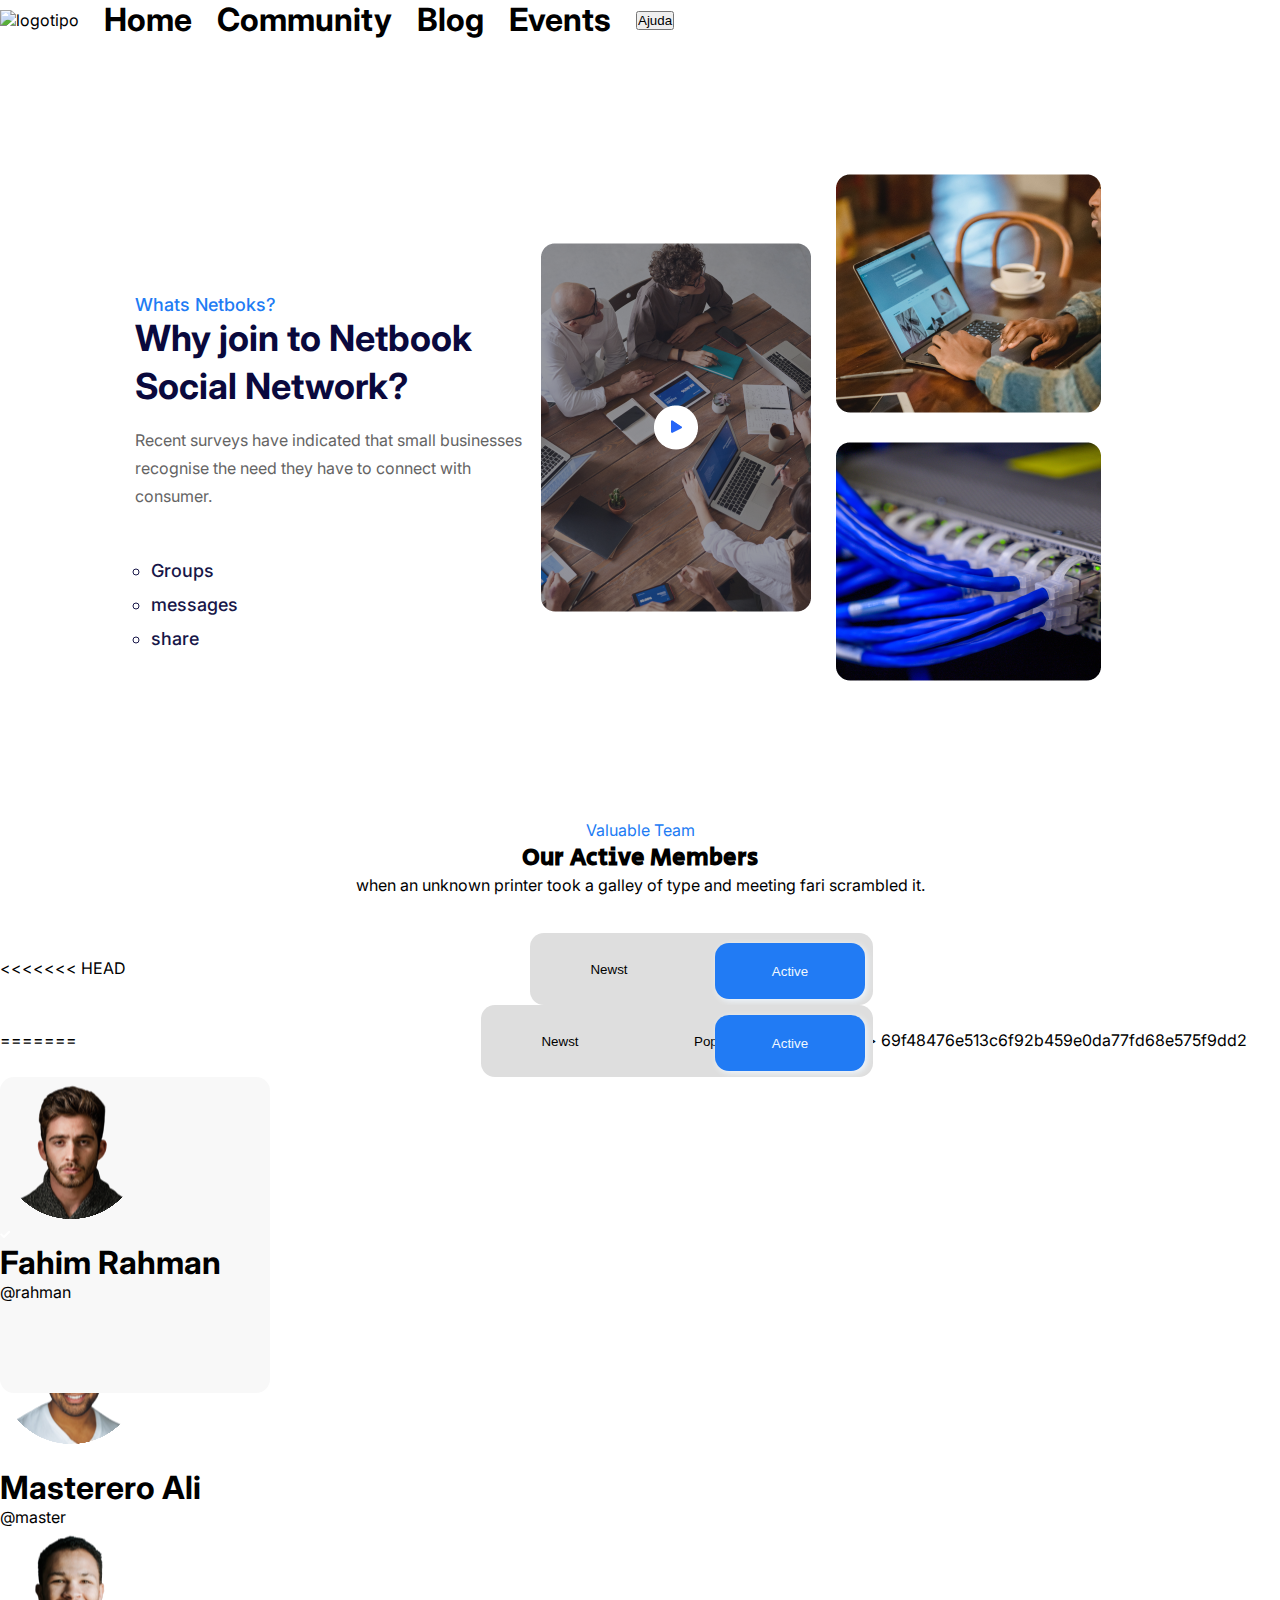
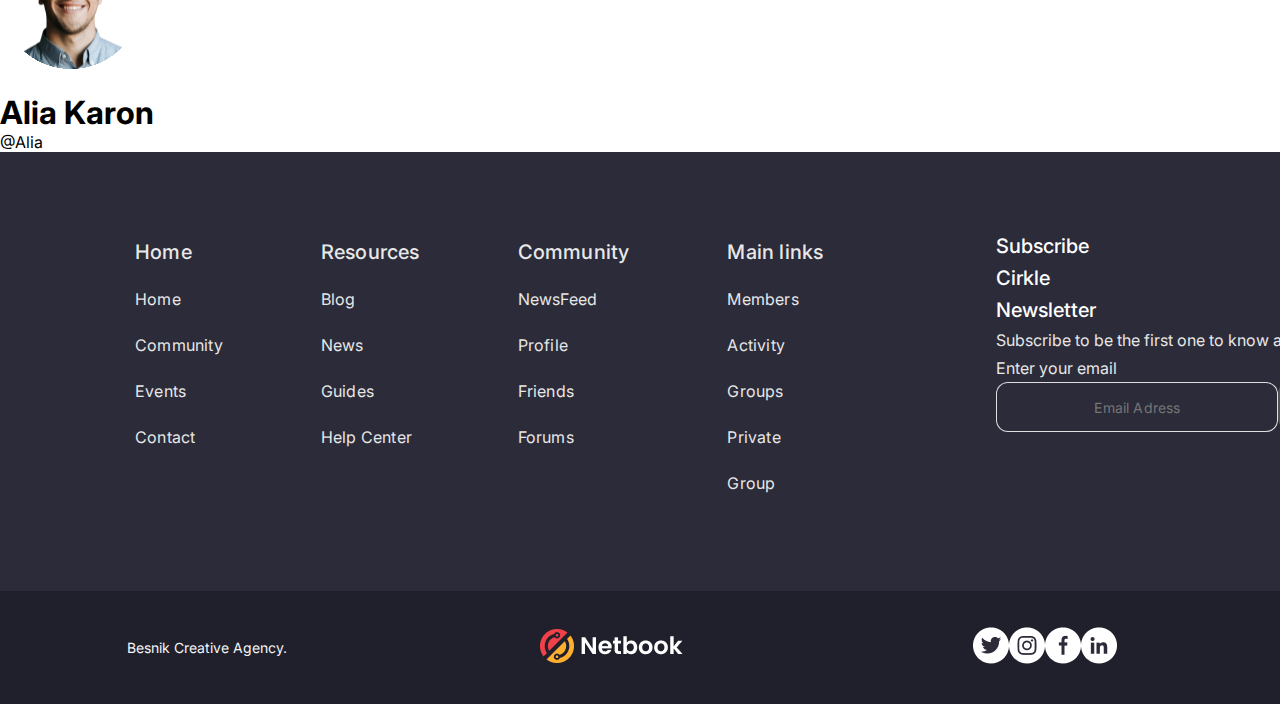
==== Docs/index.html @ dc06b14b "change html to docs" ====
<!DOCTYPE html>
<html lang="en">

<head>
    <meta charset="UTF-8">
    <meta http-equiv="X-UA-Compatible" content="IE=edge">
    <meta name="viewport" content="width=device-width, initial-scale=1.0">
    <title>trabaho1</title>
    <link rel="stylesheet" href="/css/styles.css">
</head>

<body>
    <header>
        <div>
            <img src="logo-preta.png" alt="logotipo">
        </div>
        <h1>Home</h1>
        <h1>Community</h1>
        <h1>Blog</h1>
        <h1>Events</h1>
        <div>
            <div>
                <button>Ajuda</button>
            </div>

        </div>
    </header>
    <main>

        <!--////////////////////////HOME///////////////////////////////////////////////////-->


        <section class="home">

        </section>


        <!--////////////////////////SOBRE-NOS///////////////////////////////////////////////////-->

        <section class="sobre-nos">
            <div class="conteudo-escrito">
                <div class="cont1">
                    <p>Whats Netboks?</p>
                </div>
                <div class="cont2">
                    <p>Why join to Netbook Social Network?</p>
                </div>
                <div class="cont3">
                    <p>Recent surveys have indicated that small businesses recognise the need they have to connect with consumer.
                    </p>
                </div>
                <div class="sobre-nos-lista">
                    <ul>
                        <li>Groups</li>
                        <li>messages</li>
                        <li>share</li>
                    </ul>
                </div>

            </div>
            <div class="conteudo-imagens">
                <div>
                    <img class="img" src="../img1.png" alt="imagem 1">
                </div>

                <div class="conteudo-imagem-2">
                    <div>
                        <img class="img" src="../img2.png" alt="imagem 2">
                    </div>
                    <div>
                        <img class="img" src="../img3.png" alt="imagem 3">
                    </div>

                </div>

            </div>



        </section>

        <!--//////////////////////COMUNIDADE//////////////////////////////////////////////////-->

        <section class="comunidade">

        </section>

        <!--//////////////////////MEMBROS////////////////////////////////////////////////////-->

        <section class="MEMBROS">

            <div class="valuable-Team">
                <p>Valuable Team</p>
            </div>

            <div class="Our-Active-Members">
                <h2>Our Active Members</h2>
            </div>

            <div class="paragraph">
                <p>when an unknown printer took a galley of type and meeting fari scrambled it.</p>
            </div>


            <div class="buttons"></div>

<<<<<<< HEAD
                    <button class="newst">Newst</button>
                    <button class="popular">Popular</button>
                
                    <div class="backs">
                        <button class="active">Active</button>
                    </div>
=======
            <button class="newst">Newst</button>
            <button class="popular">Popular</button>
>>>>>>> 69f48476e513c6f92b459e0da77fd68e575f9dd2

            <div class="backs">
                <button class="active">Active</button>
            </div>

            </div>

            <div class="members-id">

                <!--_________________________________FAHIM__________________________________________________-->

                <div class="f-back">

                    <div class="f-ring">
                
                        <div class="f-circle">
                        
                            <img class="img" src="fahim-cropped-removebg.png" alt="member-1">
                        
                            <div class="f-check"><img class="fa-check" src="checks.png" alt="check-1"></div>

                                <div class="fahim">
                        
                                    <h1>Fahim Rahman</h2>
                                    <p>@rahman</p>
                    
                                </div>
                    
                            </div>
                        
                        </div>

                    </div>

                </div>

                <!--___________________________________________KAZI______________________________________________-->
            
                <div class="k-back">

                    <div class="k-ring">
                
                        <div class="k-circle">
                        
                            <img class="img" src="kazi-cropped-removebg.png" alt="member-2">
                        
                            <div class="k-check"><img class="ka-check" src="checks.png" alt="check-1"></div>

                                <div class="kazi">
                        
                                    <h1>Kazi Rahman</h1>
                                    <p>@rahman</p>
                    
                                </div>
                    
                            </div>
                        
                        </div>

                    </div>

                </div>

                <!--___________________________________________MASTERERO______________________________________________-->
                
                <div class="m-back">

                    <div class="m-ring">
                
                        <div class="m-circle">
                        
                            <img class="img" src="masterero-cropped-removebg.png" alt="member-3">
                        
                            <div class="m-check"><img class="ma-check" src="checks.png" alt="check-1"></div>

                                <div class="masterero">
                        
                                    <h1>Masterero Ali</h1>
                                    <p>@master</p>
                    
                                </div>
                    
                            </div>
                        
                        </div>

                    </div>

                </div>

                <!--___________________________________________ALIA______________________________________________-->

                <div class="a-back">

                    <div class="a-ring">
                
                        <div class="a-circle">
                        
                            <img class="img" src="alia-cropped-removebg.png" alt="member-4">
                        
                            <div class="a-check"><img class="aa-check" src="checks.png" alt="check-1"></div>

                                <div class="alia">
                        
                                    <h1>Alia Karon</h1>
                                    <p>@Alia</p>
                    
                                </div>
                    
                            </div>
                        
                        </div>

                    </div>

                </div>

            </div>

        </section>

        <!--///////////////////PUBLICIDADE////////////////////////////////-->

    </main>
    <footer>
        <section>
            <div class="cima">
                <div class="textos">
                    <div class="text">
                        <strong>Home</strong>
                        <p>Home</p>
                        <p>Community</p>
                        <p>Events</p>
                        <p>Contact</p>
                    </div>
                    <div class="text">
                        <strong>Resources</strong>
                        <p>Blog</p>
                        <p>News</p>
                        <p>Guides</p>
                        <p>Help Center</p>
                    </div>
                    <div class="text">
                        <strong>Community</strong>
                        <p>NewsFeed</p>
                        <p>Profile</p>
                        <p>Friends</p>
                        <p>Forums</p>
                    </div>
                    <div class="text">
                        <strong>Main links</strong>
                        <p>Members</p>
                        <p>Activity</p>
                        <p>Groups</p>
                        <p>Private Group</p>
                    </div>
                </div>
                <div class="esquerda">
                    <div class="subscribe">
                        <p>Subscribe Cirkle Newsletter</p>
                    </div>
                    <div class="subscribe-subtitle">
                        <p>Subscribe to be the first one to know about updates. Enter your email</p>
                    </div>
                    <div class="email">
                        <div>
                            <input type="email" class="email-input" placeholder="Email Adress">
                        </div>
                        <div>
                            <input type="submit" class="submit-input" value="Subscribe">
                        </div>

                    </div>

                </div>
            </div>
            <div class="baixo">
                <div class="footer-text">
                    <p>Besnik Creative Agency.</p>

                </div>
                <div> <img src="../footer1.png" alt="Netbook"> </div>
                <div class="social">
                    <div>
                        <img src="../Twitter.png" alt="Twiter">

                    </div>
                    <div>
                        <img src="../instagram.png" alt="Instagram">
                    </div>
                    <div>
                        <img src="../facebook.png" alt="Facebook">

                    </div>
                    <div>
                        <img src="../Linkedin.png" alt="Linkedin">
                    </div>
                </div>
            </div>
        </section>

    </footer>

</body>

</html>
---- css/styles.css ----
/*homepage--------------*/

@import url('https://fonts.googleapis.com/css2?family=Inter:wght@400;500;600;700&display=swap');
@import url('https://fonts.googleapis.com/css2?family=Secular+One&display=swap');
* {
    margin: 0px;
    padding: 0px;
}


body{
    font-family:"Inter";
}

header {
    display: flex;
    flex-direction: row;
    align-items: center;
    gap: 25px;
}


/*********************************/


/* SOBRE NOS*/

.sobre-nos {
    display: flex;
    align-items: center;
    font-family: inter;
    margin: 135px;
}

.conteudo-escrito {
    display: flex;
    flex-direction: column;
}

.cont1 {
    font-weight: 500;
    font-size: 18px;
    line-height: 18px;
    color: #217BF4;
}

.cont2 {
    width: 406px;
    height: 96px;
    left: 135px;
    top: 124.53px;
    font-family: 'Inter';
    font-style: normal;
    font-weight: 700;
    font-size: 36px;
    line-height: 48px;
    margin-bottom: 16px;
    color: #0A093D;
}

.cont3 {
    width: 406px;
    height: 84px;
    left: 135px;
    top: 236.53px;
    font-family: 'Inter';
    font-style: normal;
    font-weight: 400;
    font-size: 16px;
    line-height: 28px;
    /* or 175% */
    color: #656464;
}

.sobre-nos-lista {
    margin-top: 36px;
    width: 63px;
    height: 18px;
    left: 165px;
    top: 356.53px;
    font-family: 'Inter';
    font-style: normal;
    font-weight: 500;
    font-size: 18px;
    line-height: 18px;
    /* identical to box height, or 100% */
    color: #171648;
}

[class="sobre-nos-lista"] li {
    margin: 16px;
}

[class="sobre-nos-lista"] li {
    list-style: circle;
}

[class="sobre-nos-lista"] ul {
    list-style: none;
}

.conteudo-imagens {
    display: flex;
    align-items: center;
    gap: 25px;
}

.conteudo-imagem-2 {
    flex-direction: column;
    display: flex;
    gap: 25px;
}


/*    FOOTER      */

.cima {
    padding-top: 78px;
    padding-bottom: 85px;
    background-color: #2B2B39;
    display: flex;
    gap: 173px;
}

.textos {
    display: flex;
    gap: 98px;
    padding-left: 135px;
}

.baixo {
    display: flex;
    background-color: #20202D;
    justify-content: space-around;
    align-items: center;
}

.footer-text {
    font-family: 'Inter';
    font-style: normal;
    font-weight: 400;
    font-size: 14px;
    line-height: 14px;
    color: #F6F6F6;
}

.social {
    display: flex;
    margin: 36px;
}

.text {
    font-family: 'Inter';
    font-style: normal;
    font-weight: 400;
    font-size: 16px;
    line-height: 46px;
    letter-spacing: 0.0125em;
    color: #E7E7E7;
}

.text strong {
    white-space: nowrap;
    font-family: 'Inter';
    font-style: normal;
    font-weight: 500;
    font-size: 20px;
    line-height: 20px;
}

.subscribe {
    font-family: 'Inter';
    font-style: normal;
    font-weight: 500;
    font-size: 20px;
    line-height: 32px;
    color: #FFFFFF;
    padding-right: 295px;
}

.subscribe-subtitle {
    font-family: 'Inter';
    font-style: normal;
    font-weight: 400;
    font-size: 16px;
    line-height: 28px;
    color: #E7E7E7;
}

.email-input {
    width: 280px;
    height: 48px;
    left: 966px;
    top: 244px;
    border: 1px solid rgba(255, 255, 255, 0.85);
    border-radius: 12px;
    background: #2B2B39;
    font-family: 'Inter';
    font-style: normal;
    font-weight: 400;
    font-size: 14px;
    line-height: 12px;
    text-align: center;
    letter-spacing: 0.0125em;
    color: #717179;
}

.submit-input {
    width: 126px;
    height: 48px;
    background: #FFFFFF;
    border-radius: 12px;
    font-family: 'Inter';
    font-style: normal;
    font-weight: 500;
    font-size: 16px;
    line-height: 16px;
    text-align: center;
    color: #2B2B39;
    border-collapse: collapse;
    position: absolute;
}

.email {
    display: flex;
    gap: 0px;
}


/****************************************************/


/*AVALIACAO*/


[name="avaliacoes"] .card_linha1{
	margin-bottom:39px;
	position:relative;
	height:40px;
}
[name="avaliacoes"] .img_linha1{
	position:relative;
	float:left;
}
[name="avaliacoes"] .txt_linha1{
	position:relative;
	float:left;
	margin-left:10px;
	margin-top:5px;
	color:#0A093D;
}



[name="avaliacoes"] .card_linha2{
	margin-bottom:5px;
	position:relative;
	height:60px;
}
[name="avaliacoes"] .img_linha2{
	position:relative;
	float:left;
	margin-top:-10px;
	margin-left:-10px;
}
[name="avaliacoes"] .img_linha2_pessoas{
	position:relative;
	float:left;
	margin-top:-10px;
	margin-left:-20px;
}

[name="avaliacoes"] .txt_linha2{
	position:relative;
	float:left;
	color:#5D5B70;
}


[name="avaliacoes"] .card_linha3{
	margin-bottom:40px;
	color:#8C8C8C;
}

[name="avaliacoes"] .card_linha4{
	color:#4A4A56;
}




[name="avaliacoes"] .row{
	margin-top: 70px;
	margin-left: 15%;
	background-color: white;
}	
[name="avaliacoes"] .card{
	padding-left:46px;
	padding-top:46px;
	padding-bottom:40px;
	padding-right:18px;
	width:336px;
	margin-right:2%;
	float:left;
	position: relative;
    border: 1px solid transparent;
    border-radius: 16px;
    background: white;
    background-clip: padding-box;
	
}
[name="avaliacoes"] .card::before{
	position: absolute;
    top: -1px; bottom: -1px;
    left: -1px; right: -1px;
    background: linear-gradient(to bottom,#B9B9B91E, #5E5E5E28);
    content: '';
    z-index: -1;
    border-radius: 16px;
	box-shadow:10px;
	-webkit-box-shadow: -2px 22px 30px 0px rgba(50, 50, 50, 0.19);
	-moz-box-shadow:    -2px 22px 30px 0px rgba(50, 50, 50, 0.19);
	box-shadow:         -2px 22px 30px 0px rgba(50, 50, 50, 0.19);
	
}

[name="avaliacoes"] .conquista{
	width:382px;
	float:left;
	position:relative;
	margin-left:60px;
	
}
[name="avaliacoes"] .cor_azul{
	color:#217BF4;
	font-weight: 500;
}
[name="avaliacoes"] .achievement{
	font-size: 18px;
	margin-bottom:10px;
}
[name="avaliacoes"] .conect{
	color:#0A093D;
	font-weight: 700;
	font-size:36px;
	margin-bottom:18px;
}
[name="avaliacoes"] .resumo_membros{
	color:#656464;
	font-weight: 400;
	font-size:16px;
	margin-bottom:38px;
}
[name="avaliacoes"] .botao{
	background-color:#217BF4;
	color:white;
	border:none;
	font-weight: 500;
	font-size:14px;
	padding-left:38px;
	padding-top:22px;
	padding-bottom:22px;
	padding-right:29px;
	border-radius:22px;
	
}
[name="avaliacoes"] .img_botao{
	position:relative;
	float:right;
	margin-left:10px;
	
}

/****************************************************/


/*COMUNIDADES*/


/****************************************************/


/*MEMBROS*/
.alinhamento{
	width:100%;
	height:auto;
	position:relative;
	margin-top:600px;
}

.valuable-Team {
    color: #217BF4;
    display: flex;
    justify-content: center;
}

.Our-Active-Members {
    display: flex;
    justify-content: center;
    font-family: 'Secular One', sans-serif;
}

.paragraph {
    display: flex;
    justify-content: center;
}

.buttons {
    margin-top: 38px;
}

.newst {
    background: rgb(222, 222, 222);
    border-width: 0px;
    height: 72px;
    width: 158px;
    top: 20px;
    margin-left: 400px;
    border-bottom-left-radius: 14px;
    border-top-left-radius: 14px;
}

.popular {
    background: rgb(222, 222, 222);
    border-width: 0px;
    height: 72px;
    width: 158px;
    margin-left: -5px;
    top: 0px;
}

.backs {
    position: relative;
    background: rgb(222, 222, 222);
    border-width: 0px;
    height: 72px;
    width: 158px;
    margin-left: 715px;
    margin-top: -72px;
    border-width: 0px;
    border-top-right-radius: 14px;
    border-bottom-right-radius: 14px;
}

.active {
    background: #217BF4;
    color: aliceblue;
    box-shadow: 2px 2px 6px;
    border-width: 0px;
    height: 56px;
    width: 150px;
    margin-top: 10px;
    border-width: 0px;
    border-radius: 14px;
}

.members-id {
    background-color: #f8f8f8;
    border-radius: 14px;
    position: absolute;
    width: 270px;
    height: 316px;
}

.fahim {
    background-image: url(fahim.png);
}



/*************************************************


/*avaliacoes*/
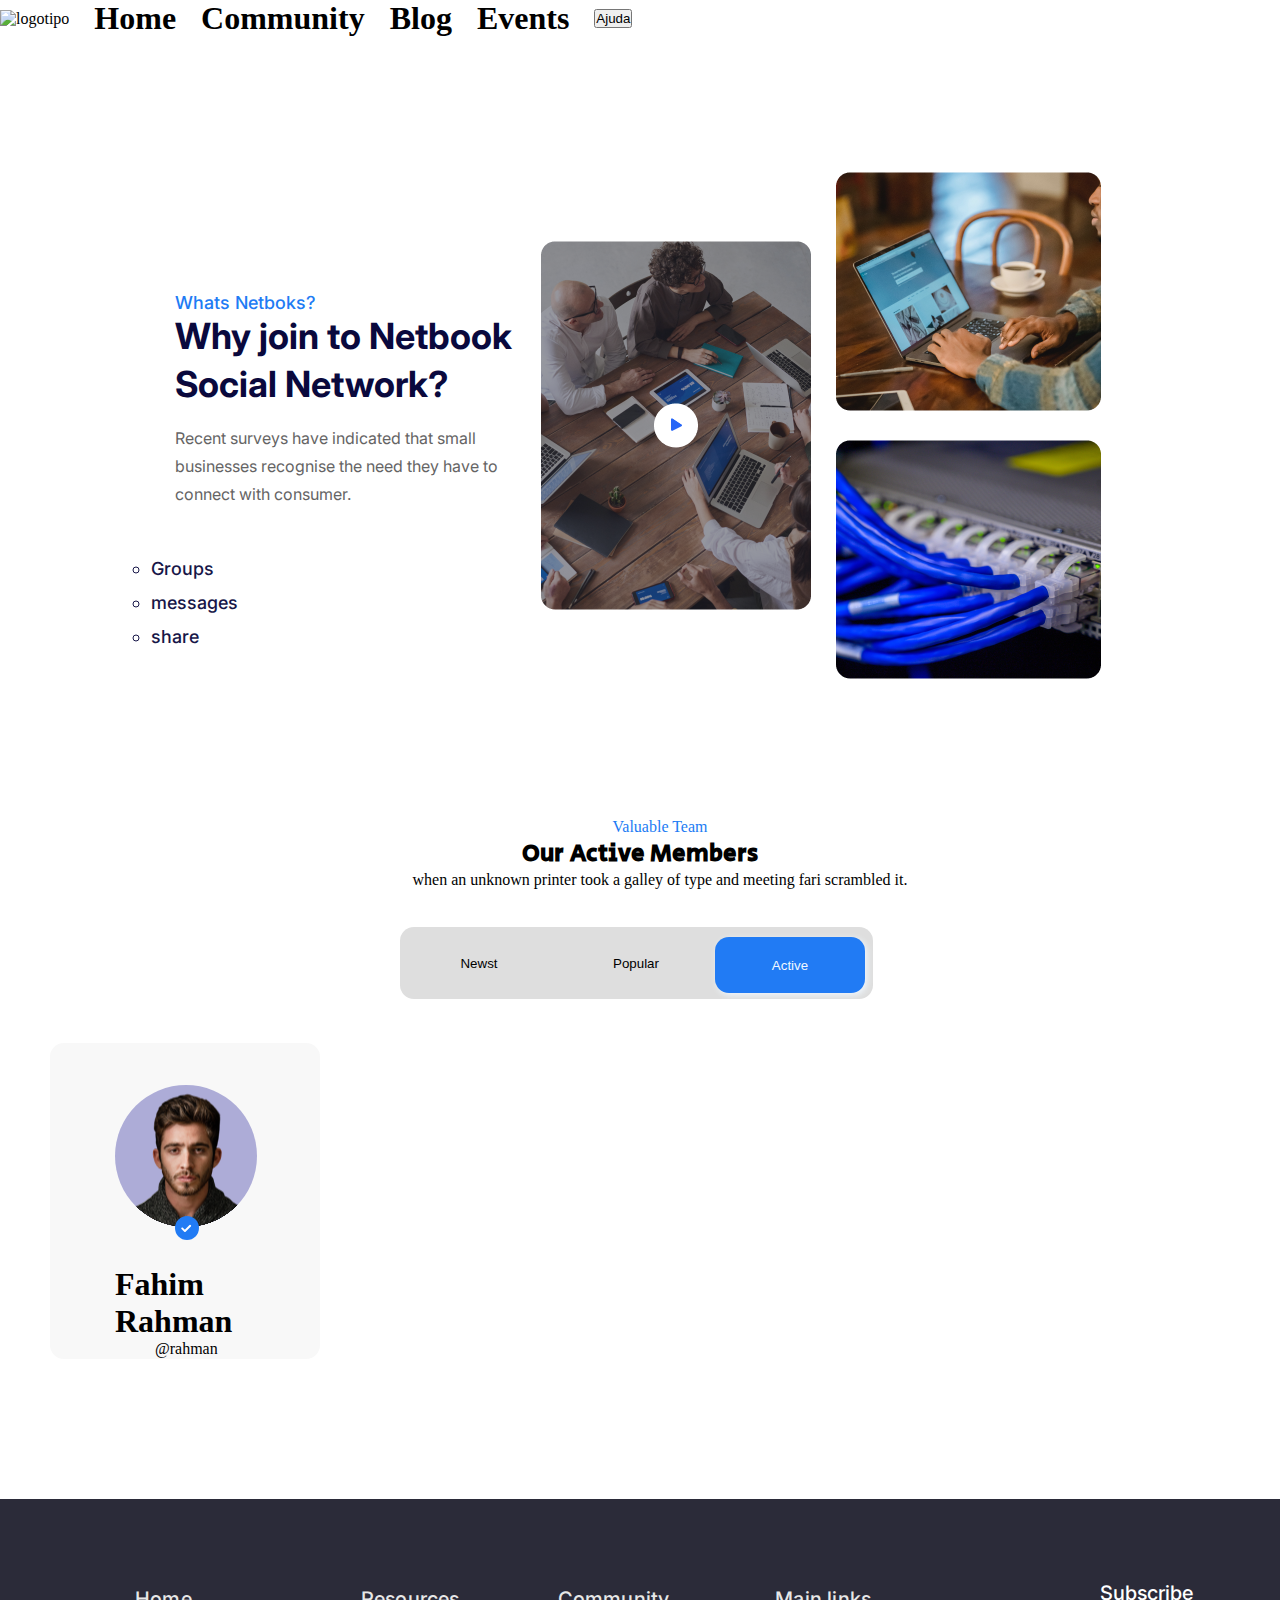
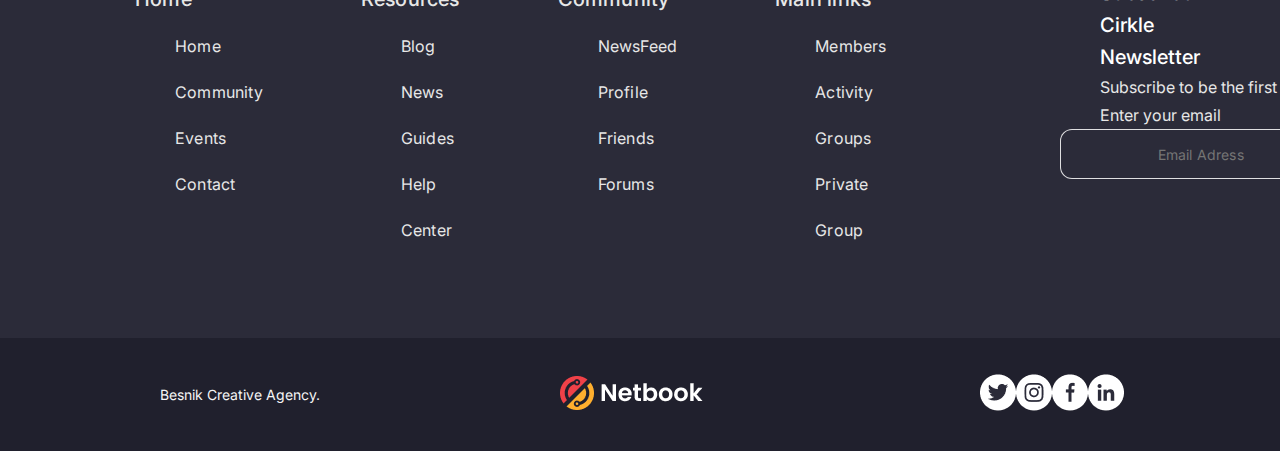
==== commit bf9e5461: "Merge branch 'procucao' of https://github.com/Grupo-14-8BIT/trabalho-1 into procucao" ====
--- a/Docs/index.html
+++ b/Docs/index.html
@@ -102,25 +102,16 @@
             </div>
 
 
-            <div class="buttons"></div>
-
-<<<<<<< HEAD
+                <div class="buttons"></div>
+
                     <button class="newst">Newst</button>
                     <button class="popular">Popular</button>
                 
                     <div class="backs">
                         <button class="active">Active</button>
                     </div>
-=======
-            <button class="newst">Newst</button>
-            <button class="popular">Popular</button>
->>>>>>> 69f48476e513c6f92b459e0da77fd68e575f9dd2
-
-            <div class="backs">
-                <button class="active">Active</button>
-            </div>
-
-            </div>
+
+                </div>
 
             <div class="members-id">
 
@@ -235,6 +226,7 @@
             </div>
 
         </section>
+
 
         <!--///////////////////PUBLICIDADE////////////////////////////////-->
 
--- a/css/styles.css
+++ b/css/styles.css
@@ -8,9 +8,9 @@
 }
 
 
-body{
-    font-family:"Inter";
-}
+/*body{
+    background: linear-gradient(311.76deg, #bad9ff -15.24%, #e4e9ea66 78.85%);
+}*/
 
 header {
     display: flex;
@@ -233,144 +233,6 @@
 /*AVALIACAO*/
 
 
-[name="avaliacoes"] .card_linha1{
-	margin-bottom:39px;
-	position:relative;
-	height:40px;
-}
-[name="avaliacoes"] .img_linha1{
-	position:relative;
-	float:left;
-}
-[name="avaliacoes"] .txt_linha1{
-	position:relative;
-	float:left;
-	margin-left:10px;
-	margin-top:5px;
-	color:#0A093D;
-}
-
-
-
-[name="avaliacoes"] .card_linha2{
-	margin-bottom:5px;
-	position:relative;
-	height:60px;
-}
-[name="avaliacoes"] .img_linha2{
-	position:relative;
-	float:left;
-	margin-top:-10px;
-	margin-left:-10px;
-}
-[name="avaliacoes"] .img_linha2_pessoas{
-	position:relative;
-	float:left;
-	margin-top:-10px;
-	margin-left:-20px;
-}
-
-[name="avaliacoes"] .txt_linha2{
-	position:relative;
-	float:left;
-	color:#5D5B70;
-}
-
-
-[name="avaliacoes"] .card_linha3{
-	margin-bottom:40px;
-	color:#8C8C8C;
-}
-
-[name="avaliacoes"] .card_linha4{
-	color:#4A4A56;
-}
-
-
-
-
-[name="avaliacoes"] .row{
-	margin-top: 70px;
-	margin-left: 15%;
-	background-color: white;
-}	
-[name="avaliacoes"] .card{
-	padding-left:46px;
-	padding-top:46px;
-	padding-bottom:40px;
-	padding-right:18px;
-	width:336px;
-	margin-right:2%;
-	float:left;
-	position: relative;
-    border: 1px solid transparent;
-    border-radius: 16px;
-    background: white;
-    background-clip: padding-box;
-	
-}
-[name="avaliacoes"] .card::before{
-	position: absolute;
-    top: -1px; bottom: -1px;
-    left: -1px; right: -1px;
-    background: linear-gradient(to bottom,#B9B9B91E, #5E5E5E28);
-    content: '';
-    z-index: -1;
-    border-radius: 16px;
-	box-shadow:10px;
-	-webkit-box-shadow: -2px 22px 30px 0px rgba(50, 50, 50, 0.19);
-	-moz-box-shadow:    -2px 22px 30px 0px rgba(50, 50, 50, 0.19);
-	box-shadow:         -2px 22px 30px 0px rgba(50, 50, 50, 0.19);
-	
-}
-
-[name="avaliacoes"] .conquista{
-	width:382px;
-	float:left;
-	position:relative;
-	margin-left:60px;
-	
-}
-[name="avaliacoes"] .cor_azul{
-	color:#217BF4;
-	font-weight: 500;
-}
-[name="avaliacoes"] .achievement{
-	font-size: 18px;
-	margin-bottom:10px;
-}
-[name="avaliacoes"] .conect{
-	color:#0A093D;
-	font-weight: 700;
-	font-size:36px;
-	margin-bottom:18px;
-}
-[name="avaliacoes"] .resumo_membros{
-	color:#656464;
-	font-weight: 400;
-	font-size:16px;
-	margin-bottom:38px;
-}
-[name="avaliacoes"] .botao{
-	background-color:#217BF4;
-	color:white;
-	border:none;
-	font-weight: 500;
-	font-size:14px;
-	padding-left:38px;
-	padding-top:22px;
-	padding-bottom:22px;
-	padding-right:29px;
-	border-radius:22px;
-	
-}
-[name="avaliacoes"] .img_botao{
-	position:relative;
-	float:right;
-	margin-left:10px;
-	
-}
-
 /****************************************************/
 
 
@@ -381,35 +243,30 @@
 
 
 /*MEMBROS*/
-.alinhamento{
-	width:100%;
-	height:auto;
-	position:relative;
-	margin-top:600px;
-}
-
-.valuable-Team {
+
+
+.valuable-Team{
     color: #217BF4;
     display: flex;
     justify-content: center;
 }
 
-.Our-Active-Members {
+.Our-Active-Members{
     display: flex;
     justify-content: center;
     font-family: 'Secular One', sans-serif;
 }
 
-.paragraph {
+.paragraph{
     display: flex;
     justify-content: center;
 }
 
-.buttons {
+.buttons{
     margin-top: 38px;
 }
 
-.newst {
+.newst{
     background: rgb(222, 222, 222);
     border-width: 0px;
     height: 72px;
@@ -420,7 +277,7 @@
     border-top-left-radius: 14px;
 }
 
-.popular {
+.popular{
     background: rgb(222, 222, 222);
     border-width: 0px;
     height: 72px;
@@ -429,7 +286,7 @@
     top: 0px;
 }
 
-.backs {
+.backs{
     position: relative;
     background: rgb(222, 222, 222);
     border-width: 0px;
@@ -442,7 +299,7 @@
     border-bottom-right-radius: 14px;
 }
 
-.active {
+.active{
     background: #217BF4;
     color: aliceblue;
     box-shadow: 2px 2px 6px;
@@ -454,21 +311,223 @@
     border-radius: 14px;
 }
 
-.members-id {
+.members-id{
+    margin-bottom: 500px;
+}
+
+.f-back{
     background-color: #f8f8f8;
     border-radius: 14px;
     position: absolute;
     width: 270px;
     height: 316px;
-}
-
-.fahim {
-    background-image: url(fahim.png);
-}
-
-
-
-/*************************************************
-
-
-/*avaliacoes*/
+    margin-top: 44px;
+    margin-left: 50px ;
+    z-index: -2;
+}
+
+.f-ring{
+    background-image: url(ring.png);
+    position: absolute;
+    width: 170px;
+    height: 166px;
+    margin-left: 50px;
+    margin-top: 30px;
+    z-index: -1;
+}
+
+.fa-check{
+    margin-left: 6px;
+    margin-top: 8px;
+}
+
+.f-check{
+    background-color: #217BF4;
+    border-radius: 20px;
+    position: absolute;
+    width: 24px;
+    height: 24px;
+    margin-left: 60px;
+    margin-top: -15px;
+    z-index: 3;
+}
+
+.f-circle{
+    background-color: #adacd7;
+    position: absolute;  
+    width: 142px;
+    height: 142px;
+    border-radius: 100px;
+    margin-left: 15px;
+    margin-top: 12px;
+    z-index: 1;
+}
+
+p{
+
+    margin-left: 40px;
+
+}
+
+.fahim{
+    margin-top: 35px;
+    font-style: normal;  
+    width: 171px;
+    height: 26px;
+}
+
+.k-back{
+    background-color: #f8f8f8;
+    border-radius: 14px;
+    position: absolute;
+    width: 270px;
+    height: 316px;
+    margin-top: 44px;
+    margin-left: 350px ;
+    z-index: -2;
+}
+
+.k-ring{
+    background-image: url(ring.png);
+    position: absolute;
+    width: 170px;
+    height: 166px;
+    margin-left: 50px;
+    margin-top: 30px;
+    z-index: -1;
+}
+
+.ka-check{
+margin-left: 6px;
+margin-top: 8px;
+}
+
+.k-check{
+    background-color: #217BF4;
+    border-radius: 20px;
+    position: absolute;
+    width: 24px;
+    height: 24px;
+    margin-left: 60px;
+    margin-top: -15px;
+    z-index: 3;
+}
+
+.k-circle{
+    background-color: #adacd7;
+    position: absolute;  
+    width: 142px;
+    height: 142px;
+    border-radius: 100px;
+    margin-left: 15px;
+    margin-top: 12px;
+    z-index: 1;
+}
+
+.kazi{
+    margin-top: 35px;
+}
+
+.m-back{
+    background-color: #f8f8f8;
+    border-radius: 14px;
+    position: absolute;
+    width: 270px;
+    height: 316px;
+    margin-top: 44px;
+    margin-left: 650px ;
+    z-index: -2;
+}
+
+.m-ring{
+    background-image: url(ring.png);
+    position: absolute;
+    width: 170px;
+    height: 166px;
+    margin-left: 50px;
+    margin-top: 30px;
+    z-index: -1;
+}
+
+.ma-check{
+margin-left: 6px;
+margin-top: 8px;
+}
+
+.m-check{
+    background-color: #217BF4;
+    border-radius: 20px;
+    position: absolute;
+    width: 24px;
+    height: 24px;
+    margin-left: 60px;
+    margin-top: -15px;
+    z-index: 3;
+}
+
+.m-circle{
+    background-color: #adacd7;
+    position: absolute;  
+    width: 142px;
+    height: 142px;
+    border-radius: 100px;
+    margin-left: 15px;
+    margin-top: 12px;
+    z-index: 1;
+}
+
+.masterero{
+    margin-top: 35px;
+}
+
+.a-back{
+    background-color: #f8f8f8;
+    border-radius: 14px;
+    position: absolute;
+    width: 270px;
+    height: 316px;
+    margin-top: 44px;
+    margin-left: 950px ;
+    z-index: -2;
+}
+
+.a-ring{
+    background-image: url(ring.png);
+    position: absolute;
+    width: 170px;
+    height: 166px;
+    margin-left: 50px;
+    margin-top: 30px;
+    z-index: -1;
+}
+
+.aa-check{
+margin-left: 6px;
+margin-top: 8px;
+}
+
+.a-check{
+    background-color: #217BF4;
+    border-radius: 20px;
+    position: absolute;
+    width: 24px;
+    height: 24px;
+    margin-left: 60px;
+    margin-top: -15px;
+    z-index: 3;
+}
+
+.a-circle{
+    background-color: #adacd7;
+    position: absolute;  
+    width: 142px;
+    height: 142px;
+    border-radius: 100px;
+    margin-left: 15px;
+    margin-top: 12px;
+    z-index: 1;
+}
+
+.alia{
+    margin-top: 35px;
+}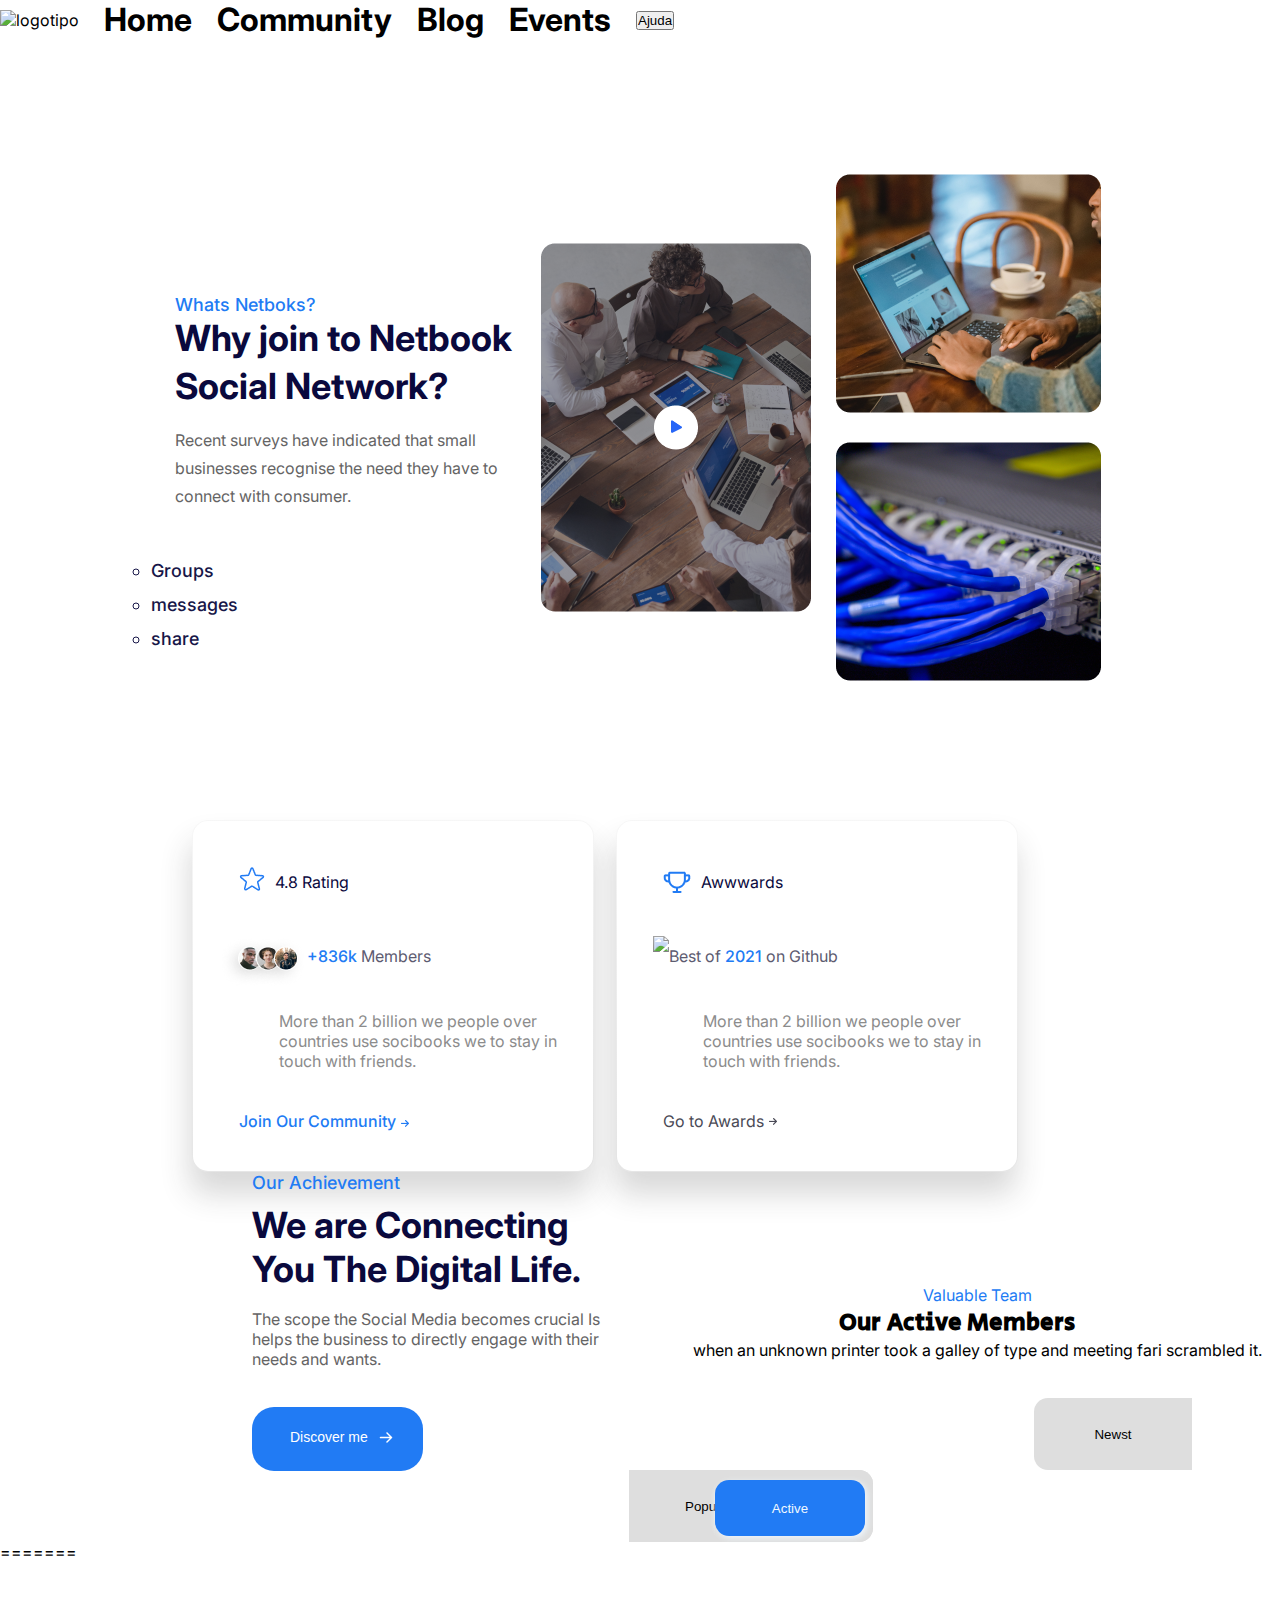
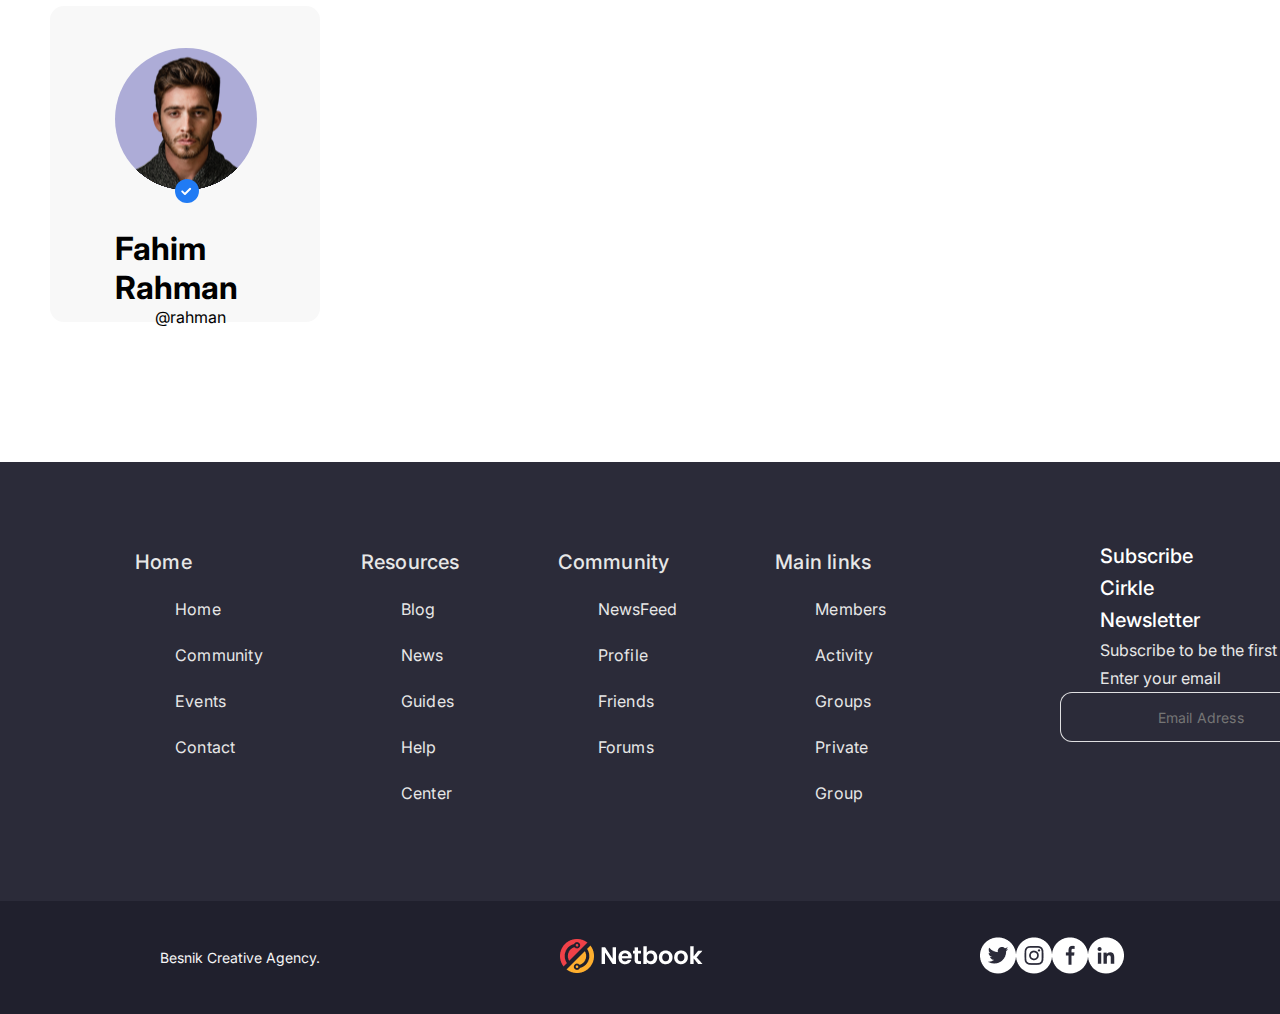
==== commit 162e1f22: "Merge branch 'procucao' of https://github.com/Grupo-14-8BIT/trabalho-1 into procucao" ====
--- a/Docs/index.html
+++ b/Docs/index.html
@@ -6,7 +6,7 @@
     <meta http-equiv="X-UA-Compatible" content="IE=edge">
     <meta name="viewport" content="width=device-width, initial-scale=1.0">
     <title>trabaho1</title>
-    <link rel="stylesheet" href="/css/styles.css">
+    <link rel="stylesheet" href="../css/styles.css">
 </head>
 
 <body>
@@ -78,7 +78,89 @@
 
 
         </section>
-
+		<section name="avaliacoes">
+			<div class="row">
+				<div class="card">
+					<div class="card_linha1">
+						<div class="img_linha1"> <img src="../Vector.png"/></div>
+						<div class="txt_linha1"> 
+							<span>
+								4.8 Rating
+							</span>
+						</div>
+					</div>
+					<div class="card_linha2">
+						<div class="img_linha2_pessoas">
+							<img src="../people.png"/>
+						</div>
+						<div class="txt_linha2">
+							<span class="cor_azul">+836k</span>
+							<span>Members</span>
+						</div>
+					</div>
+					<div class="card_linha3">
+						<p>
+							More than 2 billion we people over countries use socibooks we to stay in touch with friends.
+						</p>
+					</div>
+					<div class="card_linha4">
+						<span class="cor_azul">
+							Join Our Community
+						</span>
+						<img src="../ArrowRight.png"/>
+					</div>
+				</div>
+				
+				
+				<div class="card">
+					<div class="card_linha1">
+						<div class="img_linha1"> <img src="../Trophy.png"/></div>
+						<div class="txt_linha1"> 
+							<span>
+								Awwwards
+							</span>
+						</div>
+					</div>
+					<div class="card_linha2">
+						<div class="img_linha2">
+							<img src="hub.png"/>
+						</div>
+						<div class="txt_linha2">
+							<span>
+								Best of <span class="cor_azul">2021</span> on Github
+							</span>
+						</div>
+					</div>
+					<div class="card_linha3">
+						<p>
+							More than 2 billion we people over countries use socibooks we to stay in touch with friends.
+						</p>
+					</div>
+					<div class="card_linha4">
+						<span>
+							Go to Awards
+						</span>
+						<img src="../Arrowblack.png"/>
+					</div>
+				</div>
+				
+				<div class="conquista">
+					<div class="cor_azul achievement">
+						Our Achievement
+					</div>
+					<div class="conect">
+							We are Connecting You The Digital Life.
+
+					</div>
+					<div class="resumo_membros">
+						The scope the Social Media becomes crucial Is helps the business to directly engage with their needs and wants.
+					</div>
+					<div>
+						<button class="botao"> Discover me <div class="img_botao"><img src="../Arrowwhite.png"/></div></button>
+					</div>
+				</div>
+			</div>
+		</section>
         <!--//////////////////////COMUNIDADE//////////////////////////////////////////////////-->
 
         <section class="comunidade">
@@ -88,7 +170,7 @@
         <!--//////////////////////MEMBROS////////////////////////////////////////////////////-->
 
         <section class="MEMBROS">
-
+		<div class="alinhamento">
             <div class="valuable-Team">
                 <p>Valuable Team</p>
             </div>
@@ -111,7 +193,12 @@
                         <button class="active">Active</button>
                     </div>
 
-                </div>
+            <div class="backs">
+                <button class="active">Active</button>
+            </div>
+
+            
+=======
 
             <div class="members-id">
 
@@ -224,7 +311,7 @@
                 </div>
 
             </div>
-
+		</div>
         </section>
 
 
--- a/css/styles.css
+++ b/css/styles.css
@@ -8,9 +8,9 @@
 }
 
 
-/*body{
-    background: linear-gradient(311.76deg, #bad9ff -15.24%, #e4e9ea66 78.85%);
-}*/
+body{
+    font-family:"Inter";
+}
 
 header {
     display: flex;
@@ -233,6 +233,144 @@
 /*AVALIACAO*/
 
 
+[name="avaliacoes"] .card_linha1{
+	margin-bottom:39px;
+	position:relative;
+	height:40px;
+}
+[name="avaliacoes"] .img_linha1{
+	position:relative;
+	float:left;
+}
+[name="avaliacoes"] .txt_linha1{
+	position:relative;
+	float:left;
+	margin-left:10px;
+	margin-top:5px;
+	color:#0A093D;
+}
+
+
+
+[name="avaliacoes"] .card_linha2{
+	margin-bottom:5px;
+	position:relative;
+	height:60px;
+}
+[name="avaliacoes"] .img_linha2{
+	position:relative;
+	float:left;
+	margin-top:-10px;
+	margin-left:-10px;
+}
+[name="avaliacoes"] .img_linha2_pessoas{
+	position:relative;
+	float:left;
+	margin-top:-10px;
+	margin-left:-20px;
+}
+
+[name="avaliacoes"] .txt_linha2{
+	position:relative;
+	float:left;
+	color:#5D5B70;
+}
+
+
+[name="avaliacoes"] .card_linha3{
+	margin-bottom:40px;
+	color:#8C8C8C;
+}
+
+[name="avaliacoes"] .card_linha4{
+	color:#4A4A56;
+}
+
+
+
+
+[name="avaliacoes"] .row{
+	margin-top: 70px;
+	margin-left: 15%;
+	background-color: white;
+}	
+[name="avaliacoes"] .card{
+	padding-left:46px;
+	padding-top:46px;
+	padding-bottom:40px;
+	padding-right:18px;
+	width:336px;
+	margin-right:2%;
+	float:left;
+	position: relative;
+    border: 1px solid transparent;
+    border-radius: 16px;
+    background: white;
+    background-clip: padding-box;
+	
+}
+[name="avaliacoes"] .card::before{
+	position: absolute;
+    top: -1px; bottom: -1px;
+    left: -1px; right: -1px;
+    background: linear-gradient(to bottom,#B9B9B91E, #5E5E5E28);
+    content: '';
+    z-index: -1;
+    border-radius: 16px;
+	box-shadow:10px;
+	-webkit-box-shadow: -2px 22px 30px 0px rgba(50, 50, 50, 0.19);
+	-moz-box-shadow:    -2px 22px 30px 0px rgba(50, 50, 50, 0.19);
+	box-shadow:         -2px 22px 30px 0px rgba(50, 50, 50, 0.19);
+	
+}
+
+[name="avaliacoes"] .conquista{
+	width:382px;
+	float:left;
+	position:relative;
+	margin-left:60px;
+	
+}
+[name="avaliacoes"] .cor_azul{
+	color:#217BF4;
+	font-weight: 500;
+}
+[name="avaliacoes"] .achievement{
+	font-size: 18px;
+	margin-bottom:10px;
+}
+[name="avaliacoes"] .conect{
+	color:#0A093D;
+	font-weight: 700;
+	font-size:36px;
+	margin-bottom:18px;
+}
+[name="avaliacoes"] .resumo_membros{
+	color:#656464;
+	font-weight: 400;
+	font-size:16px;
+	margin-bottom:38px;
+}
+[name="avaliacoes"] .botao{
+	background-color:#217BF4;
+	color:white;
+	border:none;
+	font-weight: 500;
+	font-size:14px;
+	padding-left:38px;
+	padding-top:22px;
+	padding-bottom:22px;
+	padding-right:29px;
+	border-radius:22px;
+	
+}
+[name="avaliacoes"] .img_botao{
+	position:relative;
+	float:right;
+	margin-left:10px;
+	
+}
+
 /****************************************************/
 
 
@@ -243,6 +381,12 @@
 
 
 /*MEMBROS*/
+.alinhamento{
+	width:100%;
+	height:auto;
+	position:relative;
+	margin-top:600px;
+}
 
 
 .valuable-Team{
@@ -376,6 +520,10 @@
     height: 26px;
 }
 
+
+/*************************************************
+/********************************KAZI***********************************************/
+
 .k-back{
     background-color: #f8f8f8;
     border-radius: 14px;
@@ -530,4 +678,5 @@
 
 .alia{
     margin-top: 35px;
-}+}
+>>>>>>> 87980689154166b5f1ee63591f3a9bf34e52a047
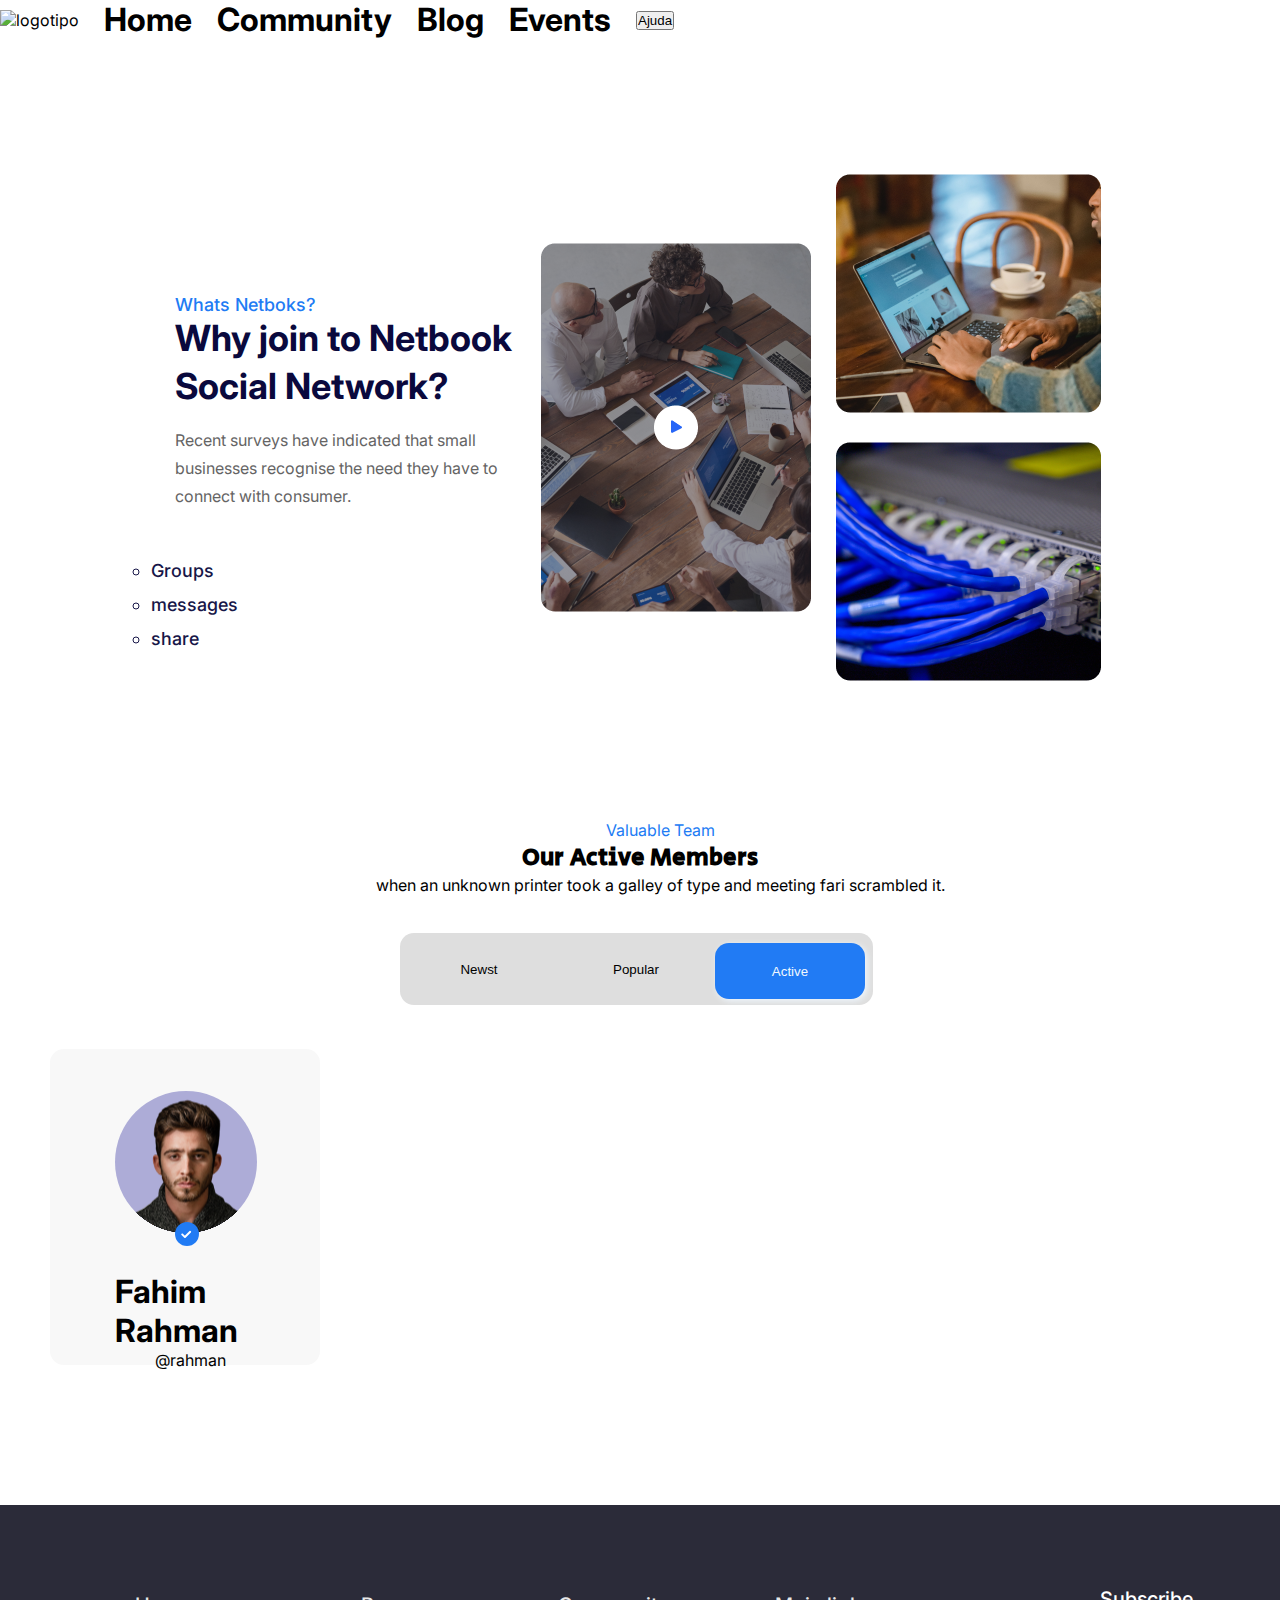
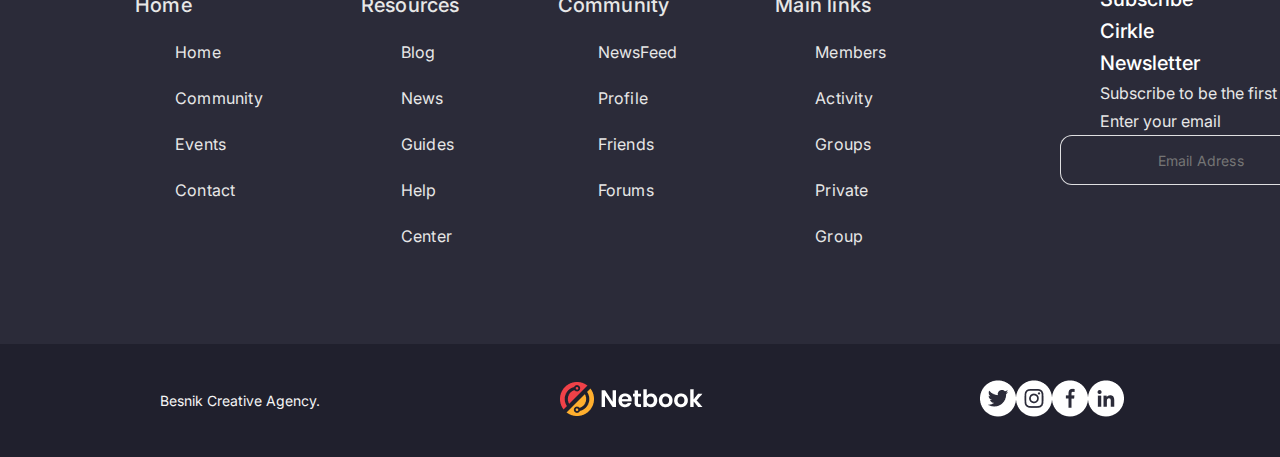
==== commit bcf223f8: "Merge branch 'trabalho1' of https://github.com/Grupo-14-8BIT/trabalho-1 into trabalho1" ====
--- a/Docs/index.html
+++ b/Docs/index.html
@@ -6,7 +6,7 @@
     <meta http-equiv="X-UA-Compatible" content="IE=edge">
     <meta name="viewport" content="width=device-width, initial-scale=1.0">
     <title>trabaho1</title>
-    <link rel="stylesheet" href="../css/styles.css">
+    <link rel="stylesheet" href="/css/styles.css">
 </head>
 
 <body>
@@ -78,89 +78,7 @@
 
 
         </section>
-		<section name="avaliacoes">
-			<div class="row">
-				<div class="card">
-					<div class="card_linha1">
-						<div class="img_linha1"> <img src="../Vector.png"/></div>
-						<div class="txt_linha1"> 
-							<span>
-								4.8 Rating
-							</span>
-						</div>
-					</div>
-					<div class="card_linha2">
-						<div class="img_linha2_pessoas">
-							<img src="../people.png"/>
-						</div>
-						<div class="txt_linha2">
-							<span class="cor_azul">+836k</span>
-							<span>Members</span>
-						</div>
-					</div>
-					<div class="card_linha3">
-						<p>
-							More than 2 billion we people over countries use socibooks we to stay in touch with friends.
-						</p>
-					</div>
-					<div class="card_linha4">
-						<span class="cor_azul">
-							Join Our Community
-						</span>
-						<img src="../ArrowRight.png"/>
-					</div>
-				</div>
-				
-				
-				<div class="card">
-					<div class="card_linha1">
-						<div class="img_linha1"> <img src="../Trophy.png"/></div>
-						<div class="txt_linha1"> 
-							<span>
-								Awwwards
-							</span>
-						</div>
-					</div>
-					<div class="card_linha2">
-						<div class="img_linha2">
-							<img src="hub.png"/>
-						</div>
-						<div class="txt_linha2">
-							<span>
-								Best of <span class="cor_azul">2021</span> on Github
-							</span>
-						</div>
-					</div>
-					<div class="card_linha3">
-						<p>
-							More than 2 billion we people over countries use socibooks we to stay in touch with friends.
-						</p>
-					</div>
-					<div class="card_linha4">
-						<span>
-							Go to Awards
-						</span>
-						<img src="../Arrowblack.png"/>
-					</div>
-				</div>
-				
-				<div class="conquista">
-					<div class="cor_azul achievement">
-						Our Achievement
-					</div>
-					<div class="conect">
-							We are Connecting You The Digital Life.
-
-					</div>
-					<div class="resumo_membros">
-						The scope the Social Media becomes crucial Is helps the business to directly engage with their needs and wants.
-					</div>
-					<div>
-						<button class="botao"> Discover me <div class="img_botao"><img src="../Arrowwhite.png"/></div></button>
-					</div>
-				</div>
-			</div>
-		</section>
+
         <!--//////////////////////COMUNIDADE//////////////////////////////////////////////////-->
 
         <section class="comunidade">
@@ -170,7 +88,7 @@
         <!--//////////////////////MEMBROS////////////////////////////////////////////////////-->
 
         <section class="MEMBROS">
-		<div class="alinhamento">
+
             <div class="valuable-Team">
                 <p>Valuable Team</p>
             </div>
@@ -184,21 +102,16 @@
             </div>
 
 
-                <div class="buttons"></div>
-
-                    <button class="newst">Newst</button>
-                    <button class="popular">Popular</button>
-                
-                    <div class="backs">
-                        <button class="active">Active</button>
-                    </div>
+            <div class="buttons"></div>
+
+            <button class="newst">Newst</button>
+            <button class="popular">Popular</button>
 
             <div class="backs">
                 <button class="active">Active</button>
             </div>
 
-            
-=======
+            </div>
 
             <div class="members-id">
 
@@ -207,111 +120,111 @@
                 <div class="f-back">
 
                     <div class="f-ring">
-                
+
                         <div class="f-circle">
-                        
+
                             <img class="img" src="fahim-cropped-removebg.png" alt="member-1">
-                        
+
                             <div class="f-check"><img class="fa-check" src="checks.png" alt="check-1"></div>
 
-                                <div class="fahim">
-                        
-                                    <h1>Fahim Rahman</h2>
+                            <div class="fahim">
+
+                                <h1>Fahim Rahman</h2>
                                     <p>@rahman</p>
-                    
-                                </div>
-                    
+
                             </div>
-                        
-                        </div>
-
-                    </div>
-
-                </div>
-
-                <!--___________________________________________KAZI______________________________________________-->
-            
-                <div class="k-back">
-
-                    <div class="k-ring">
-                
-                        <div class="k-circle">
-                        
-                            <img class="img" src="kazi-cropped-removebg.png" alt="member-2">
-                        
-                            <div class="k-check"><img class="ka-check" src="checks.png" alt="check-1"></div>
-
-                                <div class="kazi">
-                        
-                                    <h1>Kazi Rahman</h1>
-                                    <p>@rahman</p>
-                    
-                                </div>
-                    
-                            </div>
-                        
-                        </div>
-
-                    </div>
-
-                </div>
-
-                <!--___________________________________________MASTERERO______________________________________________-->
-                
-                <div class="m-back">
-
-                    <div class="m-ring">
-                
-                        <div class="m-circle">
-                        
-                            <img class="img" src="masterero-cropped-removebg.png" alt="member-3">
-                        
-                            <div class="m-check"><img class="ma-check" src="checks.png" alt="check-1"></div>
-
-                                <div class="masterero">
-                        
-                                    <h1>Masterero Ali</h1>
-                                    <p>@master</p>
-                    
-                                </div>
-                    
-                            </div>
-                        
-                        </div>
-
-                    </div>
-
-                </div>
-
-                <!--___________________________________________ALIA______________________________________________-->
-
-                <div class="a-back">
-
-                    <div class="a-ring">
-                
-                        <div class="a-circle">
-                        
-                            <img class="img" src="alia-cropped-removebg.png" alt="member-4">
-                        
-                            <div class="a-check"><img class="aa-check" src="checks.png" alt="check-1"></div>
-
-                                <div class="alia">
-                        
-                                    <h1>Alia Karon</h1>
-                                    <p>@Alia</p>
-                    
-                                </div>
-                    
-                            </div>
-                        
-                        </div>
-
-                    </div>
-
-                </div>
-
-            </div>
-		</div>
+
+                        </div>
+
+                    </div>
+
+                </div>
+
+            </div>
+
+            <!--___________________________________________KAZI______________________________________________-->
+
+            <div class="k-back">
+
+                <div class="k-ring">
+
+                    <div class="k-circle">
+
+                        <img class="img" src="kazi-cropped-removebg.png" alt="member-2">
+
+                        <div class="k-check"><img class="ka-check" src="checks.png" alt="check-1"></div>
+
+                        <div class="kazi">
+
+                            <h1>Kazi Rahman</h1>
+                            <p>@rahman</p>
+
+                        </div>
+
+                    </div>
+
+                </div>
+
+            </div>
+
+            </div>
+
+            <!--___________________________________________MASTERERO______________________________________________-->
+
+            <div class="m-back">
+
+                <div class="m-ring">
+
+                    <div class="m-circle">
+
+                        <img class="img" src="masterero-cropped-removebg.png" alt="member-3">
+
+                        <div class="m-check"><img class="ma-check" src="checks.png" alt="check-1"></div>
+
+                        <div class="masterero">
+
+                            <h1>Masterero Ali</h1>
+                            <p>@master</p>
+
+                        </div>
+
+                    </div>
+
+                </div>
+
+            </div>
+
+            </div>
+
+            <!--___________________________________________ALIA______________________________________________-->
+
+            <div class="a-back">
+
+                <div class="a-ring">
+
+                    <div class="a-circle">
+
+                        <img class="img" src="alia-cropped-removebg.png" alt="member-4">
+
+                        <div class="a-check"><img class="aa-check" src="checks.png" alt="check-1"></div>
+
+                        <div class="alia">
+
+                            <h1>Alia Karon</h1>
+                            <p>@Alia</p>
+
+                        </div>
+
+                    </div>
+
+                </div>
+
+            </div>
+
+            </div>
+
+            </div>
+
         </section>
 
 
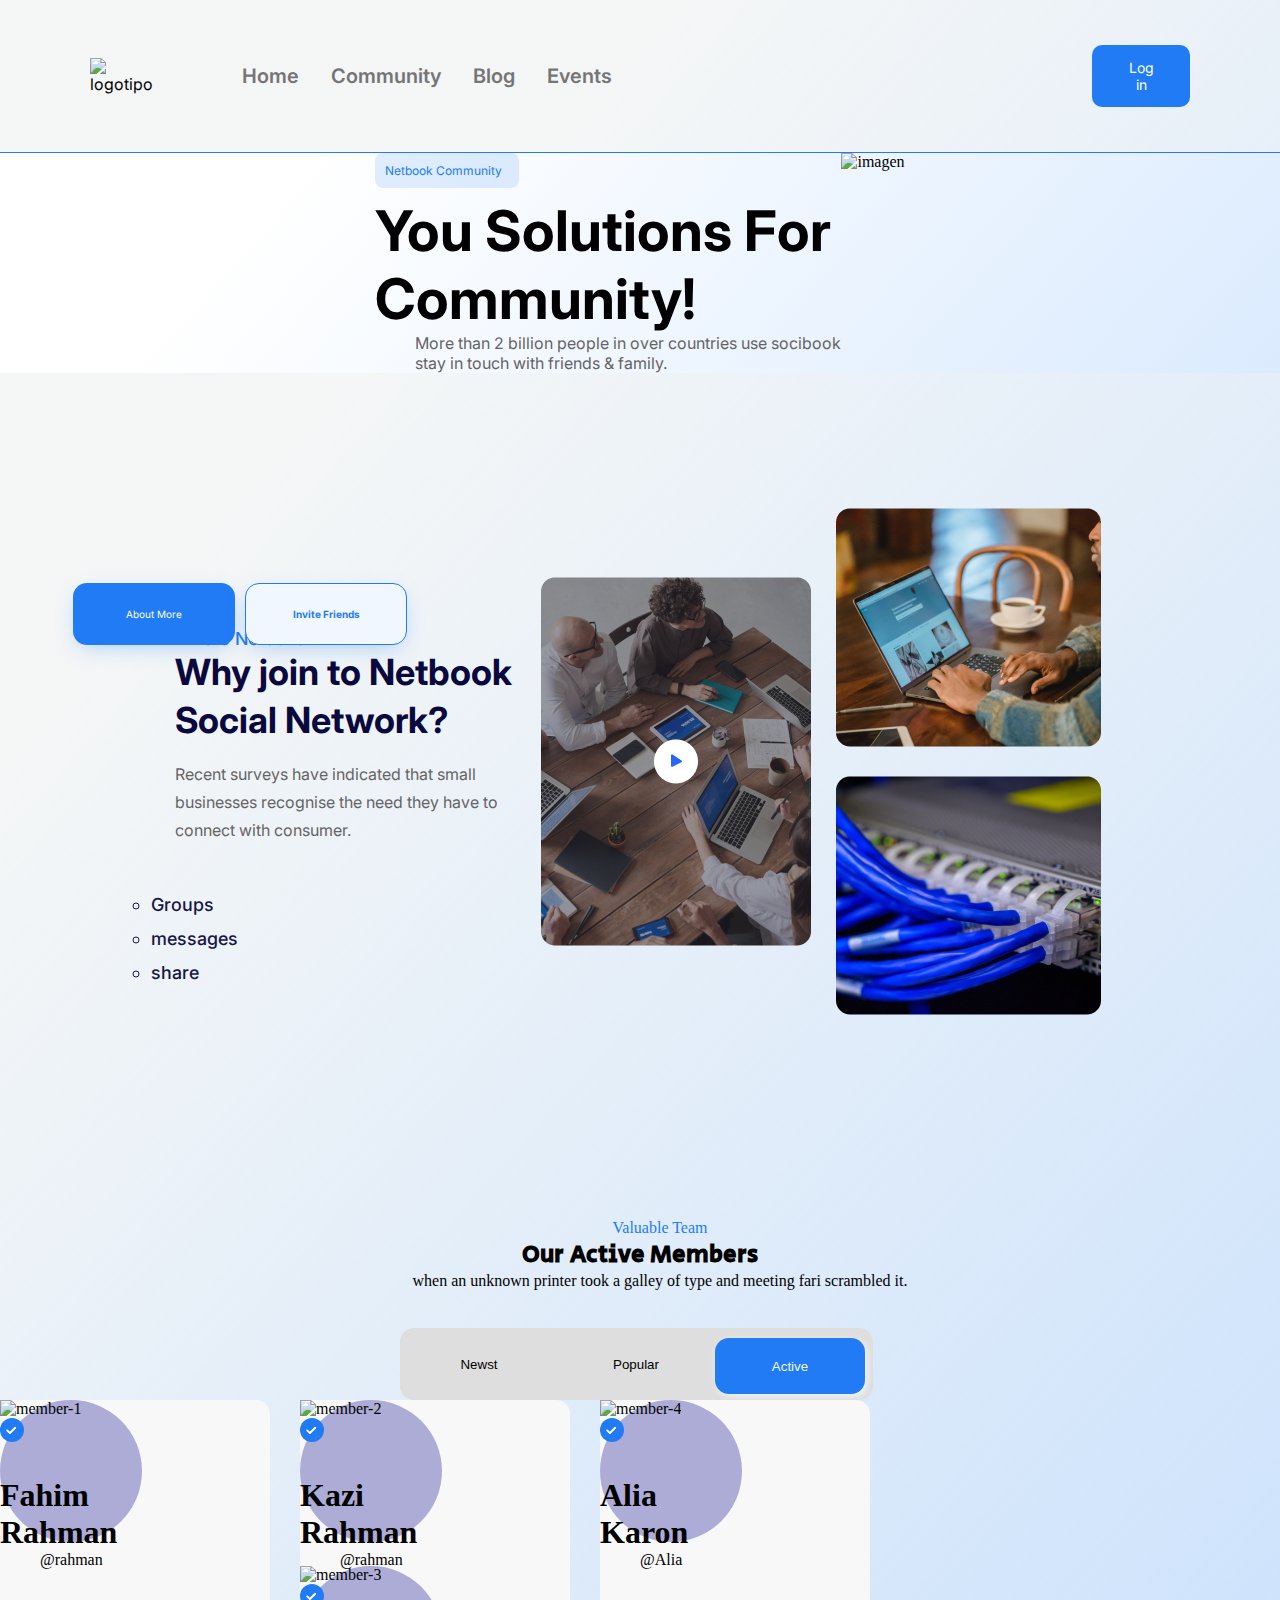
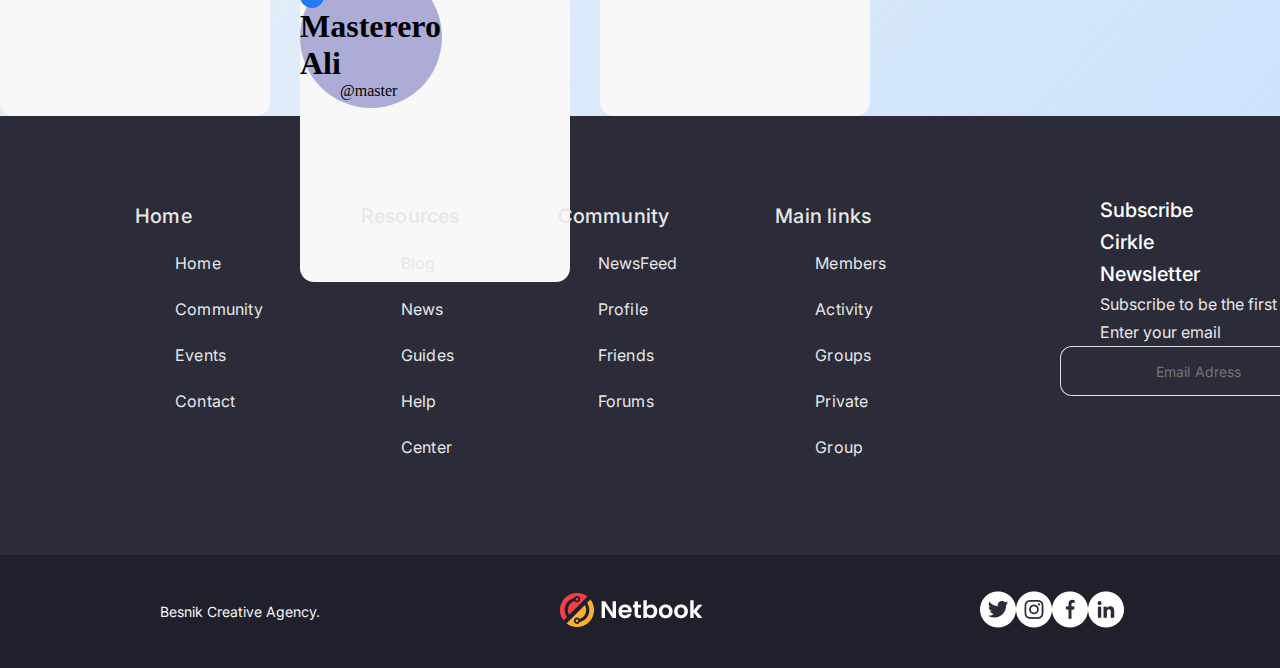
==== commit 196f2f57: "concertando codigo hassan" ====
--- a/Docs/index.html
+++ b/Docs/index.html
@@ -11,26 +11,35 @@
 
 <body>
     <header>
-        <div>
-            <img src="logo-preta.png" alt="logotipo">
+        <div class="imagen">
+            <img class="img" src="../logo.png" alt="logotipo">
         </div>
-        <h1>Home</h1>
-        <h1>Community</h1>
-        <h1>Blog</h1>
-        <h1>Events</h1>
-        <div>
-            <div>
-                <button>Ajuda</button>
-            </div>
-
+        <div class="header-texto">
+            <h1 class="t">Home</h1>
+            <h1 class="t">Community</h1>
+            <h1 class="t">Blog</h1>
+            <h1 class="t">Events</h1>
+        </div>
+        <div class="botao">
+            <button class="botao-login">Log in</button>
         </div>
     </header>
-    <main>
+    <main class="conteudo">
 
         <!--////////////////////////HOME///////////////////////////////////////////////////-->
 
 
-        <section class="home">
+        <section class="conteudo-home">
+            <div class="main-texto">
+                <h1 class="ts">Netbook Community</h1>
+                <h1 class="tp">You Solutions For <br> Community!</h1>
+                <p class="p">More than 2 billion people in over countries use socibook <br> stay in touch with friends & family.</p>
+            </div>
+            <div class="main-botao">
+                <button class="b1">About More</button>
+                <button class="b2">Invite Friends</button>
+            </div>
+            <img src="../image.png" alt="imagen">
 
         </section>
 
@@ -81,13 +90,11 @@
 
         <!--//////////////////////COMUNIDADE//////////////////////////////////////////////////-->
 
-        <section class="comunidade">
-
-        </section>
+
 
         <!--//////////////////////MEMBROS////////////////////////////////////////////////////-->
 
-        <section class="MEMBROS">
+        <section class="membros">
 
             <div class="valuable-Team">
                 <p>Valuable Team</p>
@@ -123,9 +130,9 @@
 
                         <div class="f-circle">
 
-                            <img class="img" src="fahim-cropped-removebg.png" alt="member-1">
-
-                            <div class="f-check"><img class="fa-check" src="checks.png" alt="check-1"></div>
+                            <img class="img" src="../fahim-cropped-removebg.png" alt="member-1">
+
+                            <div class="f-check"><img class="fa-check" src="../checks.png" alt="check-1"></div>
 
                             <div class="fahim">
 
@@ -140,88 +147,91 @@
 
                 </div>
 
-            </div>
-
-            <!--___________________________________________KAZI______________________________________________-->
-
-            <div class="k-back">
-
-                <div class="k-ring">
-
-                    <div class="k-circle">
-
-                        <img class="img" src="kazi-cropped-removebg.png" alt="member-2">
-
-                        <div class="k-check"><img class="ka-check" src="checks.png" alt="check-1"></div>
-
-                        <div class="kazi">
-
-                            <h1>Kazi Rahman</h1>
-                            <p>@rahman</p>
-
-                        </div>
-
-                    </div>
-
-                </div>
-
-            </div>
-
-            </div>
-
-            <!--___________________________________________MASTERERO______________________________________________-->
-
-            <div class="m-back">
-
-                <div class="m-ring">
-
-                    <div class="m-circle">
-
-                        <img class="img" src="masterero-cropped-removebg.png" alt="member-3">
-
-                        <div class="m-check"><img class="ma-check" src="checks.png" alt="check-1"></div>
-
-                        <div class="masterero">
-
-                            <h1>Masterero Ali</h1>
-                            <p>@master</p>
-
-                        </div>
-
-                    </div>
-
-                </div>
-
-            </div>
-
-            </div>
-
-            <!--___________________________________________ALIA______________________________________________-->
-
-            <div class="a-back">
-
-                <div class="a-ring">
-
-                    <div class="a-circle">
-
-                        <img class="img" src="alia-cropped-removebg.png" alt="member-4">
-
-                        <div class="a-check"><img class="aa-check" src="checks.png" alt="check-1"></div>
-
-                        <div class="alia">
-
-                            <h1>Alia Karon</h1>
-                            <p>@Alia</p>
-
-                        </div>
-
-                    </div>
-
-                </div>
-
-            </div>
-
-            </div>
+
+
+                <!--___________________________________________KAZI______________________________________________-->
+
+                <div class="k-back">
+
+                    <div class="k-ring">
+
+                        <div class="k-circle">
+
+                            <img class="img" src="../kazi-cropped-removebg.png " alt=" member-2 ">
+
+                            <div class="k-check "><img class="ka-check " src="../checks.png " alt="check-1 "></div>
+
+                            <div class="kazi ">
+
+                                <h1>Kazi Rahman</h1>
+                                <p>@rahman</p>
+
+                            </div>
+
+                        </div>
+
+                    </div>
+
+
+
+
+                    <!--___________________________________________MASTERERO______________________________________________-->
+
+                    <div class="m-back ">
+
+                        <div class="m-ring ">
+
+                            <div class="m-circle ">
+
+                                <img class="img " src="../masterero-cropped-removebg.png " alt="member-3 ">
+
+                                <div class="m-check "><img class="ma-check " src="../checks.png " alt="check-1 "></div>
+
+                                <div class="masterero ">
+
+                                    <h1>Masterero Ali</h1>
+                                    <p>@master</p>
+
+                                </div>
+
+                            </div>
+
+                        </div>
+
+                    </div>
+
+                </div>
+
+                <!--___________________________________________ALIA______________________________________________-->
+
+                <div class="a-back ">
+
+                    <div class="a-ring ">
+
+                        <div class="a-circle ">
+
+                            <img class="img " src="../alia-cropped-removebg.png " alt="member-4 ">
+
+                            <div class="a-check "><img class="aa-check " src="../checks.png " alt="check-1 "></div>
+
+                            <div class="alia ">
+
+                                <h1>Alia Karon</h1>
+                                <p>@Alia</p>
+
+                            </div>
+
+                        </div>
+
+                    </div>
+
+                </div>
+            </div>
+            </div>
+
+
+
+
 
             </div>
 
@@ -233,30 +243,30 @@
     </main>
     <footer>
         <section>
-            <div class="cima">
-                <div class="textos">
-                    <div class="text">
+            <div class="cima ">
+                <div class="textos ">
+                    <div class="text ">
                         <strong>Home</strong>
                         <p>Home</p>
                         <p>Community</p>
                         <p>Events</p>
                         <p>Contact</p>
                     </div>
-                    <div class="text">
+                    <div class="text ">
                         <strong>Resources</strong>
                         <p>Blog</p>
                         <p>News</p>
                         <p>Guides</p>
                         <p>Help Center</p>
                     </div>
-                    <div class="text">
+                    <div class="text ">
                         <strong>Community</strong>
                         <p>NewsFeed</p>
                         <p>Profile</p>
                         <p>Friends</p>
                         <p>Forums</p>
                     </div>
-                    <div class="text">
+                    <div class="text ">
                         <strong>Main links</strong>
                         <p>Members</p>
                         <p>Activity</p>
@@ -264,45 +274,45 @@
                         <p>Private Group</p>
                     </div>
                 </div>
-                <div class="esquerda">
-                    <div class="subscribe">
+                <div class="esquerda ">
+                    <div class="subscribe ">
                         <p>Subscribe Cirkle Newsletter</p>
                     </div>
-                    <div class="subscribe-subtitle">
+                    <div class="subscribe-subtitle ">
                         <p>Subscribe to be the first one to know about updates. Enter your email</p>
                     </div>
-                    <div class="email">
+                    <div class="email ">
                         <div>
-                            <input type="email" class="email-input" placeholder="Email Adress">
+                            <input type="email " class="email-input " placeholder="Email Adress ">
                         </div>
                         <div>
-                            <input type="submit" class="submit-input" value="Subscribe">
-                        </div>
-
-                    </div>
-
-                </div>
-            </div>
-            <div class="baixo">
-                <div class="footer-text">
+                            <input type="submit " class="submit-input " value="Subscribe ">
+                        </div>
+
+                    </div>
+
+                </div>
+            </div>
+            <div class="baixo ">
+                <div class="footer-text ">
                     <p>Besnik Creative Agency.</p>
 
                 </div>
-                <div> <img src="../footer1.png" alt="Netbook"> </div>
-                <div class="social">
-                    <div>
-                        <img src="../Twitter.png" alt="Twiter">
-
-                    </div>
-                    <div>
-                        <img src="../instagram.png" alt="Instagram">
-                    </div>
-                    <div>
-                        <img src="../facebook.png" alt="Facebook">
-
-                    </div>
-                    <div>
-                        <img src="../Linkedin.png" alt="Linkedin">
+                <div> <img src="../footer1.png " alt="Netbook "> </div>
+                <div class="social ">
+                    <div>
+                        <img src="../Twitter.png " alt="Twiter ">
+
+                    </div>
+                    <div>
+                        <img src="../instagram.png " alt="Instagram ">
+                    </div>
+                    <div>
+                        <img src="../facebook.png " alt="Facebook ">
+
+                    </div>
+                    <div>
+                        <img src="../Linkedin.png " alt="Linkedin ">
                     </div>
                 </div>
             </div>
--- a/css/styles.css
+++ b/css/styles.css
@@ -2,25 +2,145 @@
 
 @import url('https://fonts.googleapis.com/css2?family=Inter:wght@400;500;600;700&display=swap');
 @import url('https://fonts.googleapis.com/css2?family=Secular+One&display=swap');
+@import url('https://fonts.googleapis.com/css2?family=Inter:wght@100;200;300;400;500;600;700;800;900&display=swap');
 * {
     margin: 0px;
     padding: 0px;
 }
 
-
-body{
-    font-family:"Inter";
+body {
+    background: linear-gradient(311.76deg, #bad9ff -15.24%, #e4e9ea66 78.85%);
 }
 
 header {
+    margin: 5vh 10vh;
     display: flex;
     flex-direction: row;
     align-items: center;
-    gap: 25px;
+    font-family: 'Inter', sans-serif;
+    margin-bottom: 5vh;
+    gap: 32px;
 }
 
 
 /*********************************/
+
+header h1 {
+    font-weight: 600;
+    font-size: 20px;
+}
+
+.header-texto {
+    display: flex;
+    flex-direction: row;
+    gap: 32px;
+    margin-right: 35vw;
+    color: #757575;
+    font-size: 10px;
+}
+
+.t:hover {
+    color: black;
+    font-weight: bold;
+}
+
+.botao-login {
+    border-radius: 10px;
+    font-family: 'Inter';
+    color: #ffffff;
+    font-size: 14px;
+    background: #217BF4;
+    padding: 14px 35px 14px 35px;
+    text-decoration: none;
+    border: none;
+}
+
+.botaologin:hover {
+    background: #05639e;
+    text-decoration: none;
+}
+
+.imagen {
+    margin-right: 50px;
+}
+
+.conteudo {
+    border-top: 1px solid #217BF4;
+}
+
+.conteudo-home {
+    background: linear-gradient(311.76deg, #D4E7FE -15.24%, #FFFFFF 78.85%);
+    display: flex;
+    justify-content: center;
+}
+
+.main-texto {
+    display: flex;
+    justify-content: center;
+    flex-direction: column;
+    font-family: "Inter";
+}
+
+.tp {
+    font-size: 56px;
+    padding-top: 1vh;
+}
+
+.ts {
+    background: #217cf422;
+    width: 124px;
+    padding: 10px;
+    color: #217BF4;
+    font-weight: 400;
+    border-radius: 8px;
+    font-size: 12px;
+}
+
+.p {
+    color: #656464;
+}
+
+.main-botao {
+    display: flex;
+    align-items: flex-end;
+    flex-direction: row;
+    justify-content: flex-start;
+    position: absolute;
+    gap: 10px;
+    padding-top: 430px;
+    padding-right: 800px;
+}
+
+.b1 {
+    width: 162px;
+    height: 62px;
+    left: 135px;
+    top: 519px;
+    font-family: 'Inter';
+    color: #ffffff;
+    font-size: 10px;
+    background: #217BF4;
+    box-shadow: 0px 7px 22px -6px rgba(33, 123, 244, 0.34);
+    border-radius: 14px;
+    text-decoration: none;
+    border: none;
+}
+
+.b2 {
+    width: 162px;
+    height: 62px;
+    left: 135px;
+    top: 519px;
+    font-family: 'Inter';
+    color: #217BF4;
+    font-size: 10px;
+    font-weight: bold;
+    background: #f1f7ff;
+    box-shadow: 0px 7px 22px -6px rgba(33, 123, 244, 0.34);
+    border-radius: 14px;
+    text-decoration: none;
+    border: 1px solid #217BF4;
+}
 
 
 /* SOBRE NOS*/
@@ -233,144 +353,6 @@
 /*AVALIACAO*/
 
 
-[name="avaliacoes"] .card_linha1{
-	margin-bottom:39px;
-	position:relative;
-	height:40px;
-}
-[name="avaliacoes"] .img_linha1{
-	position:relative;
-	float:left;
-}
-[name="avaliacoes"] .txt_linha1{
-	position:relative;
-	float:left;
-	margin-left:10px;
-	margin-top:5px;
-	color:#0A093D;
-}
-
-
-
-[name="avaliacoes"] .card_linha2{
-	margin-bottom:5px;
-	position:relative;
-	height:60px;
-}
-[name="avaliacoes"] .img_linha2{
-	position:relative;
-	float:left;
-	margin-top:-10px;
-	margin-left:-10px;
-}
-[name="avaliacoes"] .img_linha2_pessoas{
-	position:relative;
-	float:left;
-	margin-top:-10px;
-	margin-left:-20px;
-}
-
-[name="avaliacoes"] .txt_linha2{
-	position:relative;
-	float:left;
-	color:#5D5B70;
-}
-
-
-[name="avaliacoes"] .card_linha3{
-	margin-bottom:40px;
-	color:#8C8C8C;
-}
-
-[name="avaliacoes"] .card_linha4{
-	color:#4A4A56;
-}
-
-
-
-
-[name="avaliacoes"] .row{
-	margin-top: 70px;
-	margin-left: 15%;
-	background-color: white;
-}	
-[name="avaliacoes"] .card{
-	padding-left:46px;
-	padding-top:46px;
-	padding-bottom:40px;
-	padding-right:18px;
-	width:336px;
-	margin-right:2%;
-	float:left;
-	position: relative;
-    border: 1px solid transparent;
-    border-radius: 16px;
-    background: white;
-    background-clip: padding-box;
-	
-}
-[name="avaliacoes"] .card::before{
-	position: absolute;
-    top: -1px; bottom: -1px;
-    left: -1px; right: -1px;
-    background: linear-gradient(to bottom,#B9B9B91E, #5E5E5E28);
-    content: '';
-    z-index: -1;
-    border-radius: 16px;
-	box-shadow:10px;
-	-webkit-box-shadow: -2px 22px 30px 0px rgba(50, 50, 50, 0.19);
-	-moz-box-shadow:    -2px 22px 30px 0px rgba(50, 50, 50, 0.19);
-	box-shadow:         -2px 22px 30px 0px rgba(50, 50, 50, 0.19);
-	
-}
-
-[name="avaliacoes"] .conquista{
-	width:382px;
-	float:left;
-	position:relative;
-	margin-left:60px;
-	
-}
-[name="avaliacoes"] .cor_azul{
-	color:#217BF4;
-	font-weight: 500;
-}
-[name="avaliacoes"] .achievement{
-	font-size: 18px;
-	margin-bottom:10px;
-}
-[name="avaliacoes"] .conect{
-	color:#0A093D;
-	font-weight: 700;
-	font-size:36px;
-	margin-bottom:18px;
-}
-[name="avaliacoes"] .resumo_membros{
-	color:#656464;
-	font-weight: 400;
-	font-size:16px;
-	margin-bottom:38px;
-}
-[name="avaliacoes"] .botao{
-	background-color:#217BF4;
-	color:white;
-	border:none;
-	font-weight: 500;
-	font-size:14px;
-	padding-left:38px;
-	padding-top:22px;
-	padding-bottom:22px;
-	padding-right:29px;
-	border-radius:22px;
-	
-}
-[name="avaliacoes"] .img_botao{
-	position:relative;
-	float:right;
-	margin-left:10px;
-	
-}
-
 /****************************************************/
 
 
@@ -381,36 +363,30 @@
 
 
 /*MEMBROS*/
-.alinhamento{
-	width:100%;
-	height:auto;
-	position:relative;
-	margin-top:600px;
-}
-
-
-.valuable-Team{
+
+.valuable-Team {
     color: #217BF4;
+    margin-top: 200px;
     display: flex;
     justify-content: center;
 }
 
-.Our-Active-Members{
+.Our-Active-Members {
     display: flex;
     justify-content: center;
     font-family: 'Secular One', sans-serif;
 }
 
-.paragraph{
+.paragraph {
     display: flex;
     justify-content: center;
 }
 
-.buttons{
+.buttons {
     margin-top: 38px;
 }
 
-.newst{
+.newst {
     background: rgb(222, 222, 222);
     border-width: 0px;
     height: 72px;
@@ -421,7 +397,7 @@
     border-top-left-radius: 14px;
 }
 
-.popular{
+.popular {
     background: rgb(222, 222, 222);
     border-width: 0px;
     height: 72px;
@@ -430,7 +406,7 @@
     top: 0px;
 }
 
-.backs{
+.backs {
     position: relative;
     background: rgb(222, 222, 222);
     border-width: 0px;
@@ -443,7 +419,7 @@
     border-bottom-right-radius: 14px;
 }
 
-.active{
+.active {
     background: #217BF4;
     color: aliceblue;
     box-shadow: 2px 2px 6px;
@@ -455,228 +431,157 @@
     border-radius: 14px;
 }
 
-.members-id{
-    margin-bottom: 500px;
-}
-
-.f-back{
+.f-back {
     background-color: #f8f8f8;
     border-radius: 14px;
-    position: absolute;
     width: 270px;
     height: 316px;
-    margin-top: 44px;
-    margin-left: 50px ;
-    z-index: -2;
-}
-
-.f-ring{
+}
+
+.f-ring {
     background-image: url(ring.png);
-    position: absolute;
     width: 170px;
     height: 166px;
-    margin-left: 50px;
-    margin-top: 30px;
-    z-index: -1;
-}
-
-.fa-check{
+}
+
+.fa-check {
     margin-left: 6px;
     margin-top: 8px;
 }
 
-.f-check{
+.f-check {
     background-color: #217BF4;
     border-radius: 20px;
-    position: absolute;
     width: 24px;
     height: 24px;
-    margin-left: 60px;
-    margin-top: -15px;
-    z-index: 3;
-}
-
-.f-circle{
+}
+
+.f-circle {
     background-color: #adacd7;
-    position: absolute;  
     width: 142px;
     height: 142px;
     border-radius: 100px;
-    margin-left: 15px;
-    margin-top: 12px;
-    z-index: 1;
-}
-
-p{
-
+}
+
+p {
     margin-left: 40px;
-
-}
-
-.fahim{
+}
+
+.fahim {
     margin-top: 35px;
-    font-style: normal;  
+    font-style: normal;
     width: 171px;
     height: 26px;
 }
 
-
-/*************************************************
-/********************************KAZI***********************************************/
-
-.k-back{
+.k-back {
     background-color: #f8f8f8;
     border-radius: 14px;
-    position: absolute;
     width: 270px;
     height: 316px;
-    margin-top: 44px;
-    margin-left: 350px ;
-    z-index: -2;
-}
-
-.k-ring{
+}
+
+.k-ring {
     background-image: url(ring.png);
-    position: absolute;
     width: 170px;
     height: 166px;
-    margin-left: 50px;
-    margin-top: 30px;
-    z-index: -1;
-}
-
-.ka-check{
-margin-left: 6px;
-margin-top: 8px;
-}
-
-.k-check{
+}
+
+.ka-check {
+    margin-left: 6px;
+    margin-top: 8px;
+}
+
+.k-check {
     background-color: #217BF4;
     border-radius: 20px;
-    position: absolute;
     width: 24px;
     height: 24px;
-    margin-left: 60px;
-    margin-top: -15px;
-    z-index: 3;
-}
-
-.k-circle{
+}
+
+.k-circle {
     background-color: #adacd7;
-    position: absolute;  
     width: 142px;
     height: 142px;
     border-radius: 100px;
-    margin-left: 15px;
-    margin-top: 12px;
-    z-index: 1;
-}
-
-.kazi{
+}
+
+.kazi {
     margin-top: 35px;
 }
 
-.m-back{
+.m-back {
     background-color: #f8f8f8;
     border-radius: 14px;
-    position: absolute;
     width: 270px;
     height: 316px;
-    margin-top: 44px;
-    margin-left: 650px ;
-    z-index: -2;
-}
-
-.m-ring{
+}
+
+.m-ring {
     background-image: url(ring.png);
-    position: absolute;
     width: 170px;
     height: 166px;
-    margin-left: 50px;
-    margin-top: 30px;
-    z-index: -1;
-}
-
-.ma-check{
-margin-left: 6px;
-margin-top: 8px;
-}
-
-.m-check{
+}
+
+.ma-check {
+    margin-left: 6px;
+    margin-top: 8px;
+}
+
+.m-check {
     background-color: #217BF4;
     border-radius: 20px;
-    position: absolute;
     width: 24px;
     height: 24px;
-    margin-left: 60px;
-    margin-top: -15px;
-    z-index: 3;
-}
-
-.m-circle{
+}
+
+.m-circle {
     background-color: #adacd7;
-    position: absolute;  
     width: 142px;
     height: 142px;
     border-radius: 100px;
-    margin-left: 15px;
-    margin-top: 12px;
-    z-index: 1;
-}
-
-.masterero{
-    margin-top: 35px;
-}
-
-.a-back{
+}
+
+.a-back {
     background-color: #f8f8f8;
     border-radius: 14px;
-    position: absolute;
     width: 270px;
     height: 316px;
-    margin-top: 44px;
-    margin-left: 950px ;
-    z-index: -2;
-}
-
-.a-ring{
+}
+
+.a-ring {
     background-image: url(ring.png);
-    position: absolute;
     width: 170px;
     height: 166px;
-    margin-left: 50px;
-    margin-top: 30px;
-    z-index: -1;
-}
-
-.aa-check{
-margin-left: 6px;
-margin-top: 8px;
-}
-
-.a-check{
+}
+
+.aa-check {
+    margin-left: 6px;
+    margin-top: 8px;
+}
+
+.a-check {
     background-color: #217BF4;
     border-radius: 20px;
-    position: absolute;
     width: 24px;
     height: 24px;
-    margin-left: 60px;
-    margin-top: -15px;
-    z-index: 3;
-}
-
-.a-circle{
+}
+
+.a-circle {
     background-color: #adacd7;
-    position: absolute;  
     width: 142px;
     height: 142px;
     border-radius: 100px;
-    margin-left: 15px;
-    margin-top: 12px;
-    z-index: 1;
-}
-
-.alia{
+}
+
+.alia {
     margin-top: 35px;
 }
->>>>>>> 87980689154166b5f1ee63591f3a9bf34e52a047
+
+.members-id {
+    display: flex;
+    flex-flow: row;
+    align-items: center;
+    flex-wrap: nowrap;
+    gap: 30px;
+}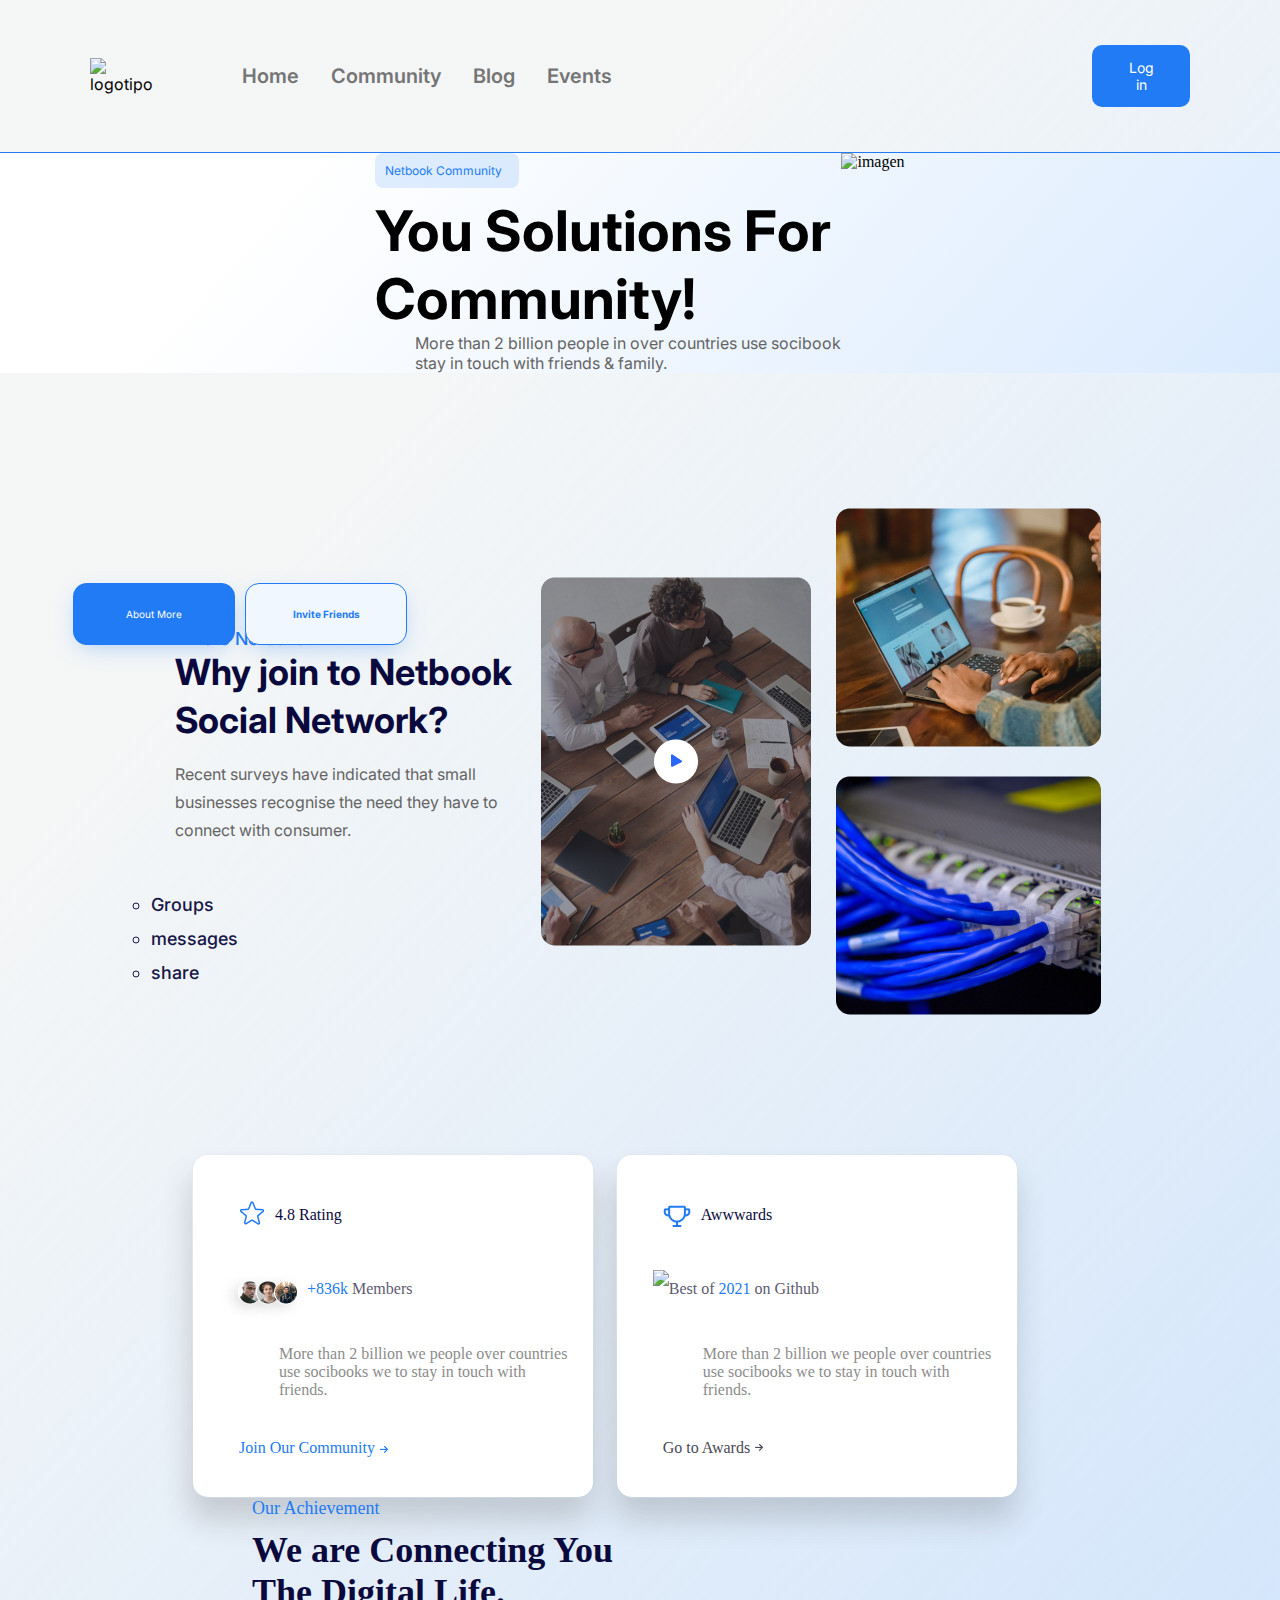
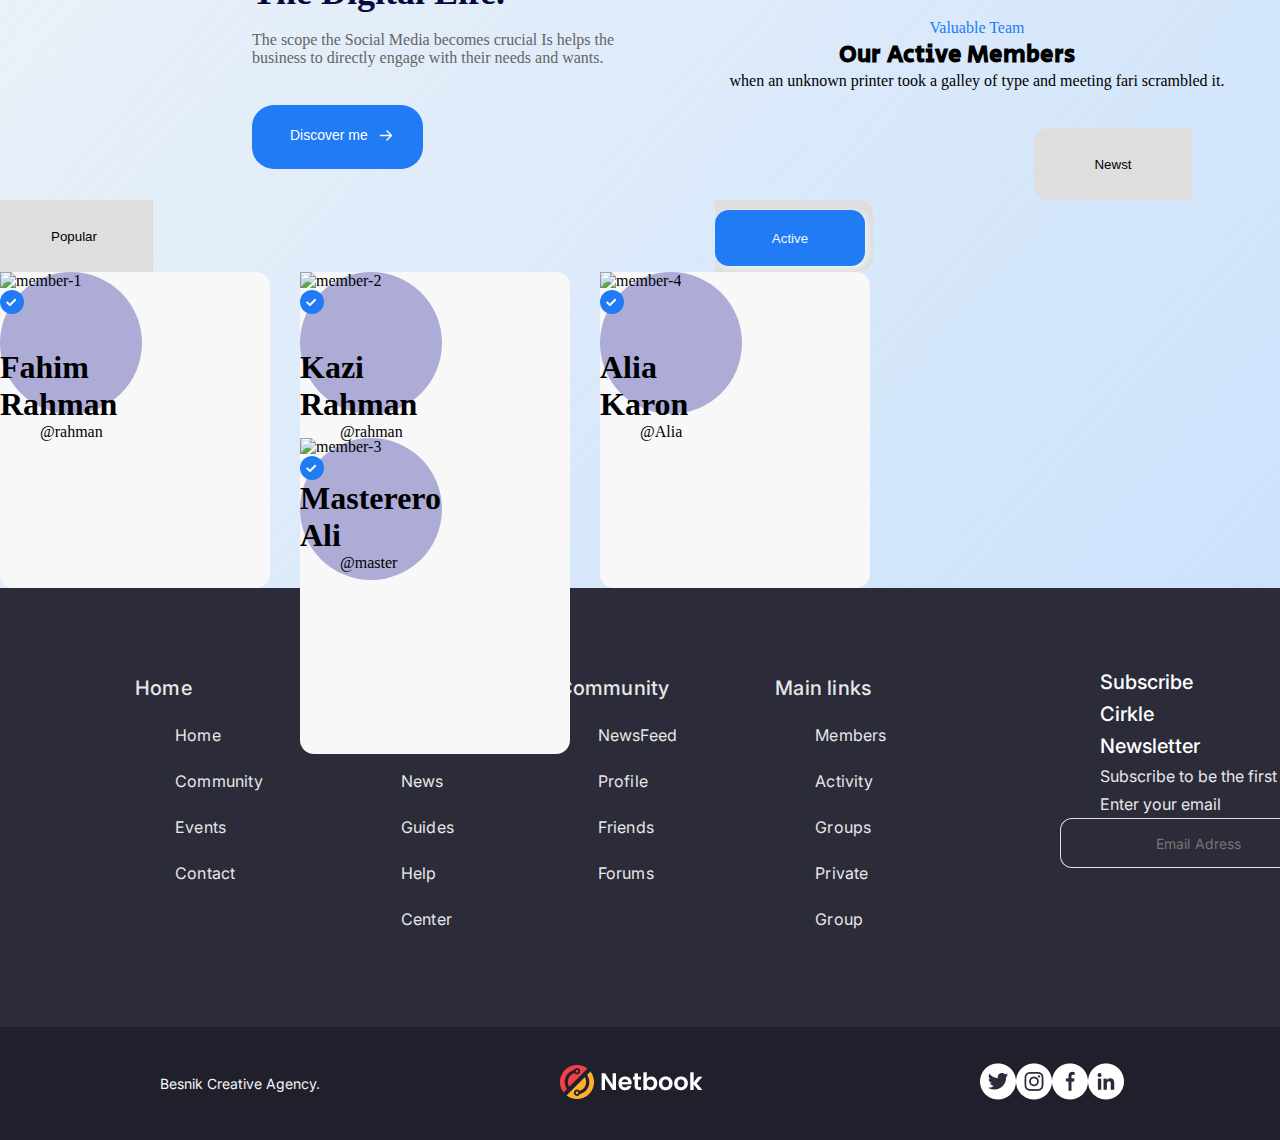
==== commit 915426b0: "Merge branch 'procucao' into trabalho1" ====
--- a/Docs/index.html
+++ b/Docs/index.html
@@ -6,7 +6,7 @@
     <meta http-equiv="X-UA-Compatible" content="IE=edge">
     <meta name="viewport" content="width=device-width, initial-scale=1.0">
     <title>trabaho1</title>
-    <link rel="stylesheet" href="/css/styles.css">
+    <link rel="stylesheet" href="../css/styles.css">
 </head>
 
 <body>
@@ -87,14 +87,98 @@
 
 
         </section>
-
+		<section name="avaliacoes">
+			<div class="row">
+				<div class="card">
+					<div class="card_linha1">
+						<div class="img_linha1"> <img src="../Vector.png"/></div>
+						<div class="txt_linha1"> 
+							<span>
+								4.8 Rating
+							</span>
+						</div>
+					</div>
+					<div class="card_linha2">
+						<div class="img_linha2_pessoas">
+							<img src="../people.png"/>
+						</div>
+						<div class="txt_linha2">
+							<span class="cor_azul">+836k</span>
+							<span>Members</span>
+						</div>
+					</div>
+					<div class="card_linha3">
+						<p>
+							More than 2 billion we people over countries use socibooks we to stay in touch with friends.
+						</p>
+					</div>
+					<div class="card_linha4">
+						<span class="cor_azul">
+							Join Our Community
+						</span>
+						<img src="../ArrowRight.png"/>
+					</div>
+				</div>
+				
+				
+				<div class="card">
+					<div class="card_linha1">
+						<div class="img_linha1"> <img src="../Trophy.png"/></div>
+						<div class="txt_linha1"> 
+							<span>
+								Awwwards
+							</span>
+						</div>
+					</div>
+					<div class="card_linha2">
+						<div class="img_linha2">
+							<img src="hub.png"/>
+						</div>
+						<div class="txt_linha2">
+							<span>
+								Best of <span class="cor_azul">2021</span> on Github
+							</span>
+						</div>
+					</div>
+					<div class="card_linha3">
+						<p>
+							More than 2 billion we people over countries use socibooks we to stay in touch with friends.
+						</p>
+					</div>
+					<div class="card_linha4">
+						<span>
+							Go to Awards
+						</span>
+						<img src="../Arrowblack.png"/>
+					</div>
+				</div>
+				
+				<div class="conquista">
+					<div class="cor_azul achievement">
+						Our Achievement
+					</div>
+					<div class="conect">
+							We are Connecting You The Digital Life.
+
+					</div>
+					<div class="resumo_membros">
+						The scope the Social Media becomes crucial Is helps the business to directly engage with their needs and wants.
+					</div>
+					<div>
+						<button class="botao"> Discover me <div class="img_botao"><img src="../Arrowwhite.png"/></div></button>
+					</div>
+				</div>
+			</div>
+		</section>
         <!--//////////////////////COMUNIDADE//////////////////////////////////////////////////-->
 
 
 
         <!--//////////////////////MEMBROS////////////////////////////////////////////////////-->
 
-        <section class="membros">
+
+        <section class="MEMBROS">
+		<div class="alinhamento">
 
             <div class="valuable-Team">
                 <p>Valuable Team</p>
@@ -118,7 +202,7 @@
                 <button class="active">Active</button>
             </div>
 
-            </div>
+
 
             <div class="members-id">
 
@@ -234,7 +318,7 @@
 
 
             </div>
-
+		</div>
         </section>
 
 
--- a/css/styles.css
+++ b/css/styles.css
@@ -9,8 +9,7 @@
 }
 
 body {
-    background: linear-gradient(311.76deg, #bad9ff -15.24%, #e4e9ea66 78.85%);
-}
+    background: linear-gradient(311.76deg, #bad9ff -15.24%, #e4e9ea66 78.85%);}
 
 header {
     margin: 5vh 10vh;
@@ -353,6 +352,144 @@
 /*AVALIACAO*/
 
 
+[name="avaliacoes"] .card_linha1{
+	margin-bottom:39px;
+	position:relative;
+	height:40px;
+}
+[name="avaliacoes"] .img_linha1{
+	position:relative;
+	float:left;
+}
+[name="avaliacoes"] .txt_linha1{
+	position:relative;
+	float:left;
+	margin-left:10px;
+	margin-top:5px;
+	color:#0A093D;
+}
+
+
+
+[name="avaliacoes"] .card_linha2{
+	margin-bottom:5px;
+	position:relative;
+	height:60px;
+}
+[name="avaliacoes"] .img_linha2{
+	position:relative;
+	float:left;
+	margin-top:-10px;
+	margin-left:-10px;
+}
+[name="avaliacoes"] .img_linha2_pessoas{
+	position:relative;
+	float:left;
+	margin-top:-10px;
+	margin-left:-20px;
+}
+
+[name="avaliacoes"] .txt_linha2{
+	position:relative;
+	float:left;
+	color:#5D5B70;
+}
+
+
+[name="avaliacoes"] .card_linha3{
+	margin-bottom:40px;
+	color:#8C8C8C;
+}
+
+[name="avaliacoes"] .card_linha4{
+	color:#4A4A56;
+}
+
+
+
+
+[name="avaliacoes"] .row{
+	margin-top: 70px;
+	margin-left: 15%;
+	background-color: white;
+}	
+[name="avaliacoes"] .card{
+	padding-left:46px;
+	padding-top:46px;
+	padding-bottom:40px;
+	padding-right:18px;
+	width:336px;
+	margin-right:2%;
+	float:left;
+	position: relative;
+    border: 1px solid transparent;
+    border-radius: 16px;
+    background: white;
+    background-clip: padding-box;
+	
+}
+[name="avaliacoes"] .card::before{
+	position: absolute;
+    top: -1px; bottom: -1px;
+    left: -1px; right: -1px;
+    background: linear-gradient(to bottom,#B9B9B91E, #5E5E5E28);
+    content: '';
+    z-index: -1;
+    border-radius: 16px;
+	box-shadow:10px;
+	-webkit-box-shadow: -2px 22px 30px 0px rgba(50, 50, 50, 0.19);
+	-moz-box-shadow:    -2px 22px 30px 0px rgba(50, 50, 50, 0.19);
+	box-shadow:         -2px 22px 30px 0px rgba(50, 50, 50, 0.19);
+	
+}
+
+[name="avaliacoes"] .conquista{
+	width:382px;
+	float:left;
+	position:relative;
+	margin-left:60px;
+	
+}
+[name="avaliacoes"] .cor_azul{
+	color:#217BF4;
+	font-weight: 500;
+}
+[name="avaliacoes"] .achievement{
+	font-size: 18px;
+	margin-bottom:10px;
+}
+[name="avaliacoes"] .conect{
+	color:#0A093D;
+	font-weight: 700;
+	font-size:36px;
+	margin-bottom:18px;
+}
+[name="avaliacoes"] .resumo_membros{
+	color:#656464;
+	font-weight: 400;
+	font-size:16px;
+	margin-bottom:38px;
+}
+[name="avaliacoes"] .botao{
+	background-color:#217BF4;
+	color:white;
+	border:none;
+	font-weight: 500;
+	font-size:14px;
+	padding-left:38px;
+	padding-top:22px;
+	padding-bottom:22px;
+	padding-right:29px;
+	border-radius:22px;
+	
+}
+[name="avaliacoes"] .img_botao{
+	position:relative;
+	float:right;
+	margin-left:10px;
+	
+}
+
 /****************************************************/
 
 
@@ -363,6 +500,12 @@
 
 
 /*MEMBROS*/
+.alinhamento{
+	width:100%;
+	height:auto;
+	position:relative;
+	margin-top:600px;
+}
 
 .valuable-Team {
     color: #217BF4;
@@ -474,7 +617,11 @@
     height: 26px;
 }
 
-.k-back {
+
+/*************************************************
+/********************************KAZI***********************************************/
+
+.k-back{
     background-color: #f8f8f8;
     border-radius: 14px;
     width: 270px;
@@ -578,10 +725,12 @@
     margin-top: 35px;
 }
 
+
 .members-id {
     display: flex;
     flex-flow: row;
     align-items: center;
     flex-wrap: nowrap;
     gap: 30px;
-}+}
+
